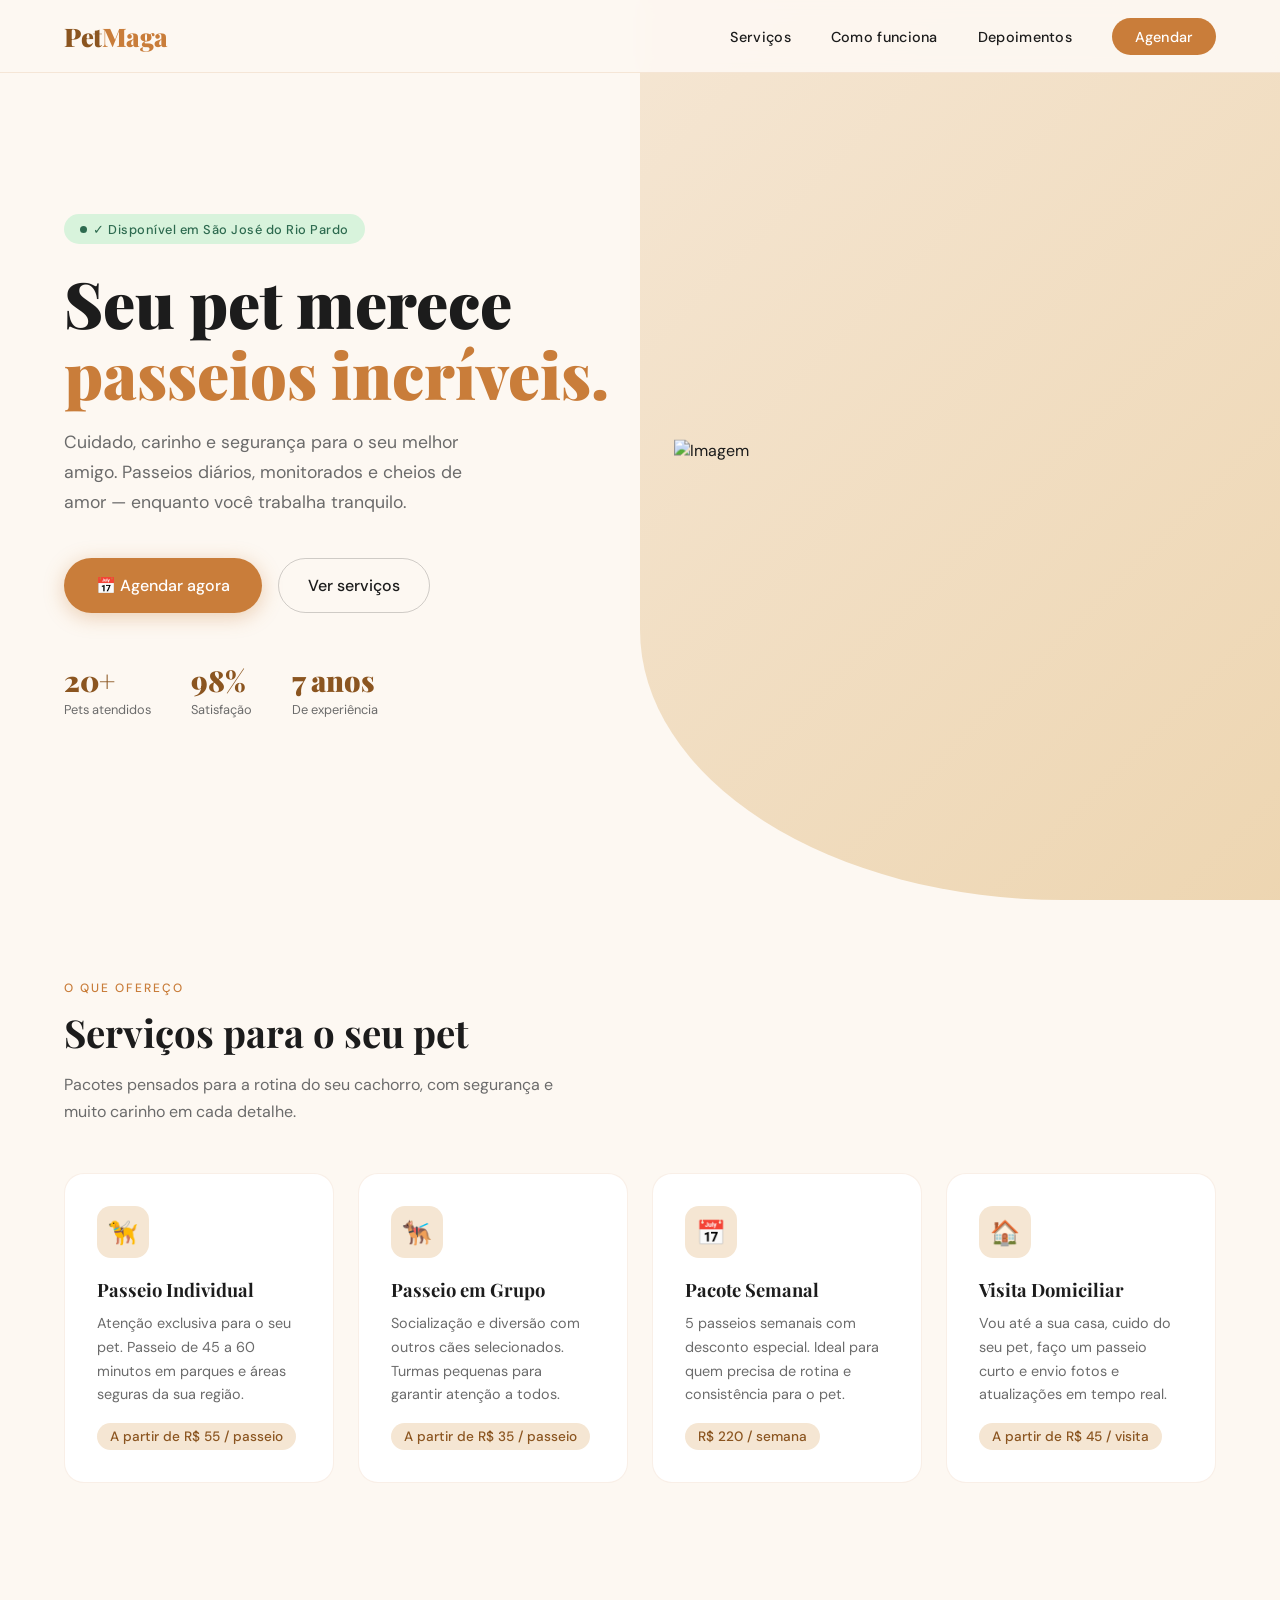
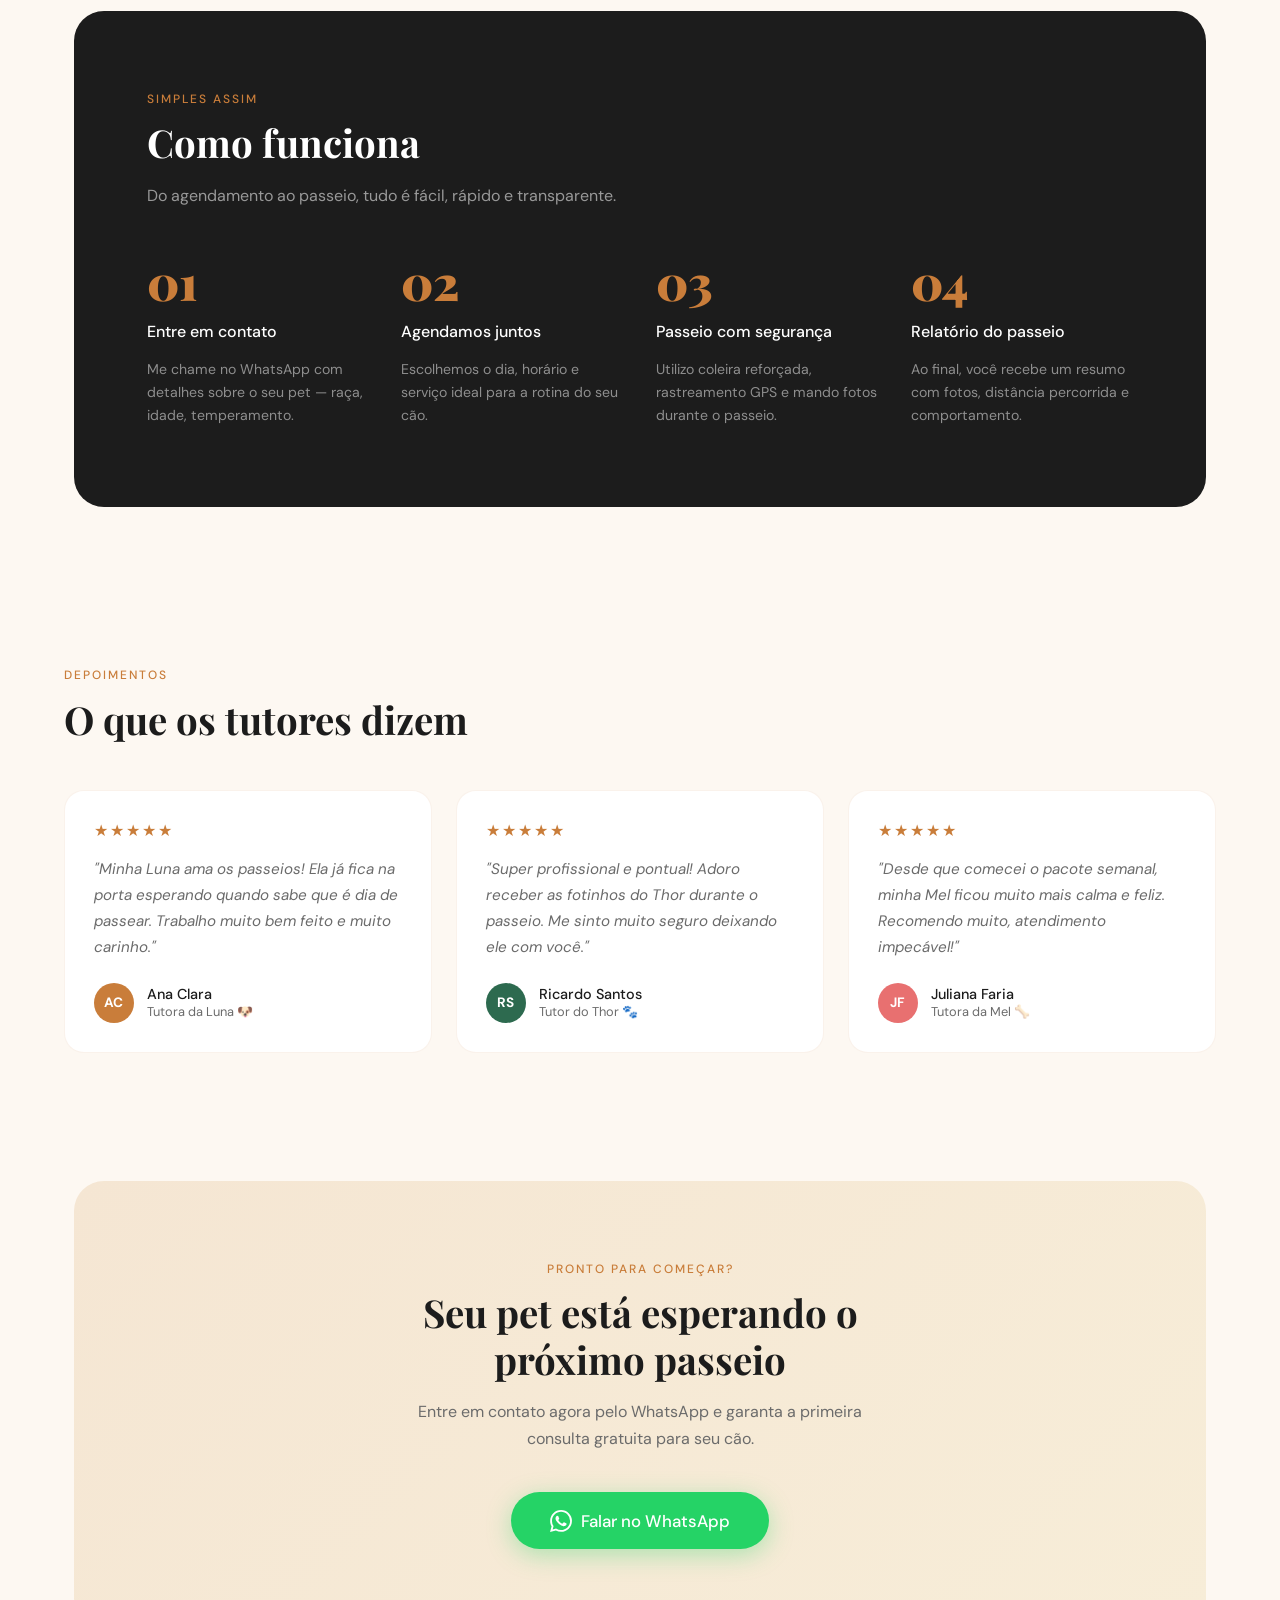
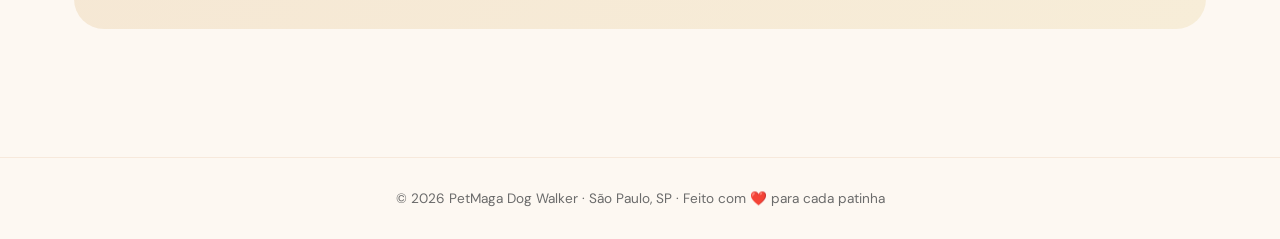
==== dogwalker/index.html @ 8c062d56 "Update index.html" ====
<!DOCTYPE html>
<html lang="pt-BR">
<head>
<meta charset="UTF-8">
<meta name="viewport" content="width=device-width, initial-scale=1.0">
<title>PetMaga — Dog Walker</title>
<link href="https://fonts.googleapis.com/css2?family=Playfair+Display:wght@700;900&family=DM+Sans:wght@300;400;500&display=swap" rel="stylesheet">
<style>
  *, *::before, *::after { box-sizing: border-box; margin: 0; padding: 0; }

  :root {
    --caramel: #C97D3A;
    --caramel-light: #F5E6D3;
    --caramel-dark: #8B5520;
    --green: #2D6A4F;
    --green-light: #D8F3DC;
    --cream: #FDF8F2;
    --dark: #1C1C1C;
    --gray: #6B6B6B;
    --white: #FFFFFF;
  }

  html { scroll-behavior: smooth; }

  body {
    font-family: 'DM Sans', sans-serif;
    background: var(--cream);
    color: var(--dark);
    overflow-x: hidden;
  }

  /* NAV */
  nav {
    position: fixed;
    top: 0; left: 0; right: 0;
    z-index: 100;
    display: flex;
    align-items: center;
    justify-content: space-between;
    padding: 1.2rem 5%;
    background: rgba(253, 248, 242, 0.92);
    backdrop-filter: blur(10px);
    border-bottom: 1px solid rgba(201, 125, 58, 0.15);
  }

  .logo {
    font-family: 'Playfair Display', serif;
    font-size: 1.6rem;
    font-weight: 900;
    color: var(--caramel-dark);
    letter-spacing: -0.5px;
  }

  .logo span { color: var(--caramel); }

  nav ul {
    list-style: none;
    display: flex;
    gap: 2.5rem;
  }

  nav a {
    text-decoration: none;
    color: var(--dark);
    font-size: 0.9rem;
    font-weight: 500;
    letter-spacing: 0.3px;
    transition: color 0.2s;
  }

  nav a:hover { color: var(--caramel); }

  .nav-cta {
    background: var(--caramel);
    color: var(--white) !important;
    padding: 0.6rem 1.4rem;
    border-radius: 50px;
    transition: background 0.2s, transform 0.2s !important;
  }

  .nav-cta:hover {
    background: var(--caramel-dark) !important;
    transform: translateY(-1px);
  }

  /* HERO */
  .hero {
    min-height: 100vh;
    display: flex;
    align-items: center;
    padding: 6rem 5% 4rem;
    position: relative;
    overflow: hidden;
  }

  .hero-bg {
    position: absolute;
    right: -5%;
    top: 0;
    width: 55%;
    height: 100%;
    background: linear-gradient(135deg, var(--caramel-light) 0%, #EDD5B0 100%);
    border-radius: 0 0 0 60% / 0 0 0 30%;
    z-index: 0;
  }

  .hero-content {
    position: relative;
    z-index: 1;
    max-width: 560px;
  }

  .badge {
    display: inline-flex;
    align-items: center;
    gap: 0.4rem;
    background: var(--green-light);
    color: var(--green);
    padding: 0.4rem 1rem;
    border-radius: 50px;
    font-size: 0.8rem;
    font-weight: 500;
    margin-bottom: 1.5rem;
    letter-spacing: 0.5px;
  }

  .badge::before {
    content: '';
    width: 7px; height: 7px;
    background: var(--green);
    border-radius: 50%;
  }

  .hero h1 {
    font-family: 'Playfair Display', serif;
    font-size: clamp(2.8rem, 5vw, 4.2rem);
    font-weight: 900;
    line-height: 1.1;
    color: var(--dark);
    margin-bottom: 1.2rem;
  }

  .hero h1 em {
    font-style: normal;
    color: var(--caramel);
    display: block;
  }

  .hero p {
    font-size: 1.1rem;
    color: var(--gray);
    line-height: 1.7;
    margin-bottom: 2.5rem;
    max-width: 420px;
  }

  .hero-buttons {
    display: flex;
    gap: 1rem;
    flex-wrap: wrap;
  }

  .btn-primary {
    background: var(--caramel);
    color: var(--white);
    padding: 1rem 2rem;
    border: none;
    border-radius: 50px;
    font-family: 'DM Sans', sans-serif;
    font-size: 1rem;
    font-weight: 500;
    cursor: pointer;
    text-decoration: none;
    display: inline-flex;
    align-items: center;
    gap: 0.5rem;
    transition: all 0.25s;
    box-shadow: 0 4px 20px rgba(201, 125, 58, 0.35);
  }

  .btn-primary:hover {
    background: var(--caramel-dark);
    transform: translateY(-2px);
    box-shadow: 0 8px 28px rgba(201, 125, 58, 0.45);
  }

  .btn-secondary {
    color: var(--dark);
    padding: 1rem 1.8rem;
    border: 1.5px solid rgba(28, 28, 28, 0.2);
    border-radius: 50px;
    font-family: 'DM Sans', sans-serif;
    font-size: 1rem;
    font-weight: 500;
    cursor: pointer;
    text-decoration: none;
    transition: all 0.25s;
  }

  .btn-secondary:hover {
    border-color: var(--caramel);
    color: var(--caramel);
  }

  .hero-dog {
   position: absolute;
   right: 3%;
   top: 50%;
   transform: translateY(-50%);
   width: 48%;
   z-index: 1;
   display: flex;
   justify-content: center;
 }

  .hero-dog svg { width: 100%; max-width: 520px; }

  .stats-row {
    display: flex;
    gap: 2.5rem;
    margin-top: 3rem;
  }

  .stat { text-align: left; }

  .stat-num {
    font-family: 'Playfair Display', serif;
    font-size: 1.8rem;
    font-weight: 900;
    color: var(--caramel-dark);
  }

  .stat-label {
    font-size: 0.8rem;
    color: var(--gray);
    font-weight: 400;
    margin-top: 0.1rem;
  }

  /* SECTION STYLES */
  section { padding: 5rem 5%; }

  .section-tag {
    font-size: 0.75rem;
    font-weight: 500;
    letter-spacing: 2px;
    text-transform: uppercase;
    color: var(--caramel);
    margin-bottom: 0.8rem;
  }

  .section-title {
    font-family: 'Playfair Display', serif;
    font-size: clamp(1.8rem, 3vw, 2.6rem);
    font-weight: 700;
    color: var(--dark);
    margin-bottom: 1rem;
    line-height: 1.2;
  }

  .section-sub {
    color: var(--gray);
    font-size: 1rem;
    line-height: 1.7;
    max-width: 500px;
  }

  /* SERVICES */
  .services-grid {
    display: grid;
    grid-template-columns: repeat(auto-fit, minmax(240px, 1fr));
    gap: 1.5rem;
    margin-top: 3rem;
  }

  .service-card {
    background: var(--white);
    border-radius: 20px;
    padding: 2rem;
    border: 1px solid rgba(201, 125, 58, 0.12);
    transition: all 0.3s;
    position: relative;
    overflow: hidden;
  }

  .service-card::before {
    content: '';
    position: absolute;
    top: 0; left: 0; right: 0;
    height: 3px;
    background: var(--caramel);
    transform: scaleX(0);
    transition: transform 0.3s;
    transform-origin: left;
  }

  .service-card:hover {
    transform: translateY(-5px);
    box-shadow: 0 16px 40px rgba(201, 125, 58, 0.12);
  }

  .service-card:hover::before { transform: scaleX(1); }

  .service-icon {
    width: 52px; height: 52px;
    background: var(--caramel-light);
    border-radius: 14px;
    display: flex;
    align-items: center;
    justify-content: center;
    margin-bottom: 1.2rem;
    font-size: 1.5rem;
  }

  .service-card h3 {
    font-family: 'Playfair Display', serif;
    font-size: 1.15rem;
    font-weight: 700;
    margin-bottom: 0.6rem;
    color: var(--dark);
  }

  .service-card p {
    font-size: 0.9rem;
    color: var(--gray);
    line-height: 1.65;
  }

  .price-tag {
    display: inline-block;
    margin-top: 1rem;
    font-weight: 500;
    font-size: 0.85rem;
    color: var(--caramel-dark);
    background: var(--caramel-light);
    padding: 0.3rem 0.8rem;
    border-radius: 50px;
  }

  /* HOW IT WORKS */
  .how-section {
    background: var(--dark);
    color: var(--white);
    border-radius: 30px;
    margin: 0 3%;
    padding: 5rem 6%;
  }

  .how-section .section-title { color: var(--white); }
  .how-section .section-sub { color: rgba(255,255,255,0.55); }

  .steps-grid {
    display: grid;
    grid-template-columns: repeat(auto-fit, minmax(200px, 1fr));
    gap: 2rem;
    margin-top: 3rem;
    position: relative;
  }

  .step {
    display: flex;
    flex-direction: column;
    gap: 1rem;
  }

  .step-num {
    font-family: 'Playfair Display', serif;
    font-size: 3rem;
    font-weight: 900;
    color: var(--caramel);
    line-height: 1;
  }

  .step h3 {
    font-size: 1rem;
    font-weight: 500;
    color: var(--white);
  }

  .step p {
    font-size: 0.88rem;
    color: rgba(255,255,255,0.5);
    line-height: 1.65;
  }

  /* DEPOIMENTOS */
  .testimonials-grid {
    display: grid;
    grid-template-columns: repeat(auto-fit, minmax(280px, 1fr));
    gap: 1.5rem;
    margin-top: 3rem;
  }

  .testimonial {
    background: var(--white);
    border-radius: 20px;
    padding: 1.8rem;
    border: 1px solid rgba(201, 125, 58, 0.1);
  }

  .stars { color: var(--caramel); font-size: 1rem; margin-bottom: 1rem; letter-spacing: 2px; }

  .testimonial p {
    font-size: 0.95rem;
    color: var(--gray);
    line-height: 1.7;
    margin-bottom: 1.4rem;
    font-style: italic;
  }

  .t-author {
    display: flex;
    align-items: center;
    gap: 0.8rem;
  }

  .avatar {
    width: 40px; height: 40px;
    border-radius: 50%;
    display: flex;
    align-items: center;
    justify-content: center;
    font-weight: 700;
    font-size: 0.85rem;
    color: var(--white);
  }

  .t-name { font-weight: 500; font-size: 0.9rem; }
  .t-dog { font-size: 0.8rem; color: var(--gray); }

  /* CTA */
  .cta-section {
    text-align: center;
    background: linear-gradient(135deg, var(--caramel-light) 0%, #F7EDD8 100%);
    border-radius: 30px;
    margin: 0 3% 3rem;
    padding: 5rem 5%;
  }

  .cta-section .section-title { max-width: 500px; margin: 0 auto 1rem; }
  .cta-section .section-sub { margin: 0 auto 2.5rem; text-align: center; }

  .whatsapp-btn {
    display: inline-flex;
    align-items: center;
    gap: 0.6rem;
    background: #25D366;
    color: var(--white);
    padding: 1.1rem 2.4rem;
    border-radius: 50px;
    font-size: 1.05rem;
    font-weight: 500;
    text-decoration: none;
    transition: all 0.25s;
    box-shadow: 0 6px 24px rgba(37, 211, 102, 0.35);
    font-family: 'DM Sans', sans-serif;
  }

  .whatsapp-btn:hover {
    background: #1EB856;
    transform: translateY(-2px);
    box-shadow: 0 10px 32px rgba(37, 211, 102, 0.45);
  }

  /* FOOTER */
  footer {
    text-align: center;
    padding: 2rem 5%;
    font-size: 0.85rem;
    color: var(--gray);
    border-top: 1px solid rgba(201, 125, 58, 0.12);
  }

  /* ANIMATIONS */
  @keyframes float {
    0%, 100% { transform: translateY(0); }
    50% { transform: translateY(-12px); }
  }

  .hero-dog svg { animation: float 4s ease-in-out infinite; }

  @keyframes fadeUp {
    from { opacity: 0; transform: translateY(30px); }
    to { opacity: 1; transform: translateY(0); }
  }

  .hero-content > * {
    animation: fadeUp 0.7s ease forwards;
    opacity: 0;
  }

  .hero-content > *:nth-child(1) { animation-delay: 0.1s; }
  .hero-content > *:nth-child(2) { animation-delay: 0.25s; }
  .hero-content > *:nth-child(3) { animation-delay: 0.4s; }
  .hero-content > *:nth-child(4) { animation-delay: 0.55s; }
  .hero-content > *:nth-child(5) { animation-delay: 0.7s; }

  /* RESPONSIVE */
  @media (max-width: 768px) {
    .hero-dog { display: none; }
    .hero-bg { width: 100%; border-radius: 0 0 50% 50% / 0 0 20% 20%; opacity: 0.4; }
    nav ul { display: none; }
    .stats-row { gap: 1.5rem; }
    .how-section { margin: 0; border-radius: 0; }
    .cta-section { margin: 0 0 2rem; border-radius: 20px; }
  }
</style>
</head>
<body>

<!-- NAV -->
<nav>
  <div class="logo">Pet<span>Maga</span></div>
  <ul>
    <li><a href="#servicos">Serviços</a></li>
    <li><a href="#como-funciona">Como funciona</a></li>
    <li><a href="#depoimentos">Depoimentos</a></li>
    <li><a href="#contato" class="nav-cta">Agendar</a></li>
  </ul>
</nav>

<!-- HERO -->
<section class="hero">
  <div class="hero-bg"></div>
  <div class="hero-content">
    <div class="badge">✓ Disponível em São José do Rio Pardo</div>
    <h1>
      Seu pet merece
      <em>passeios incríveis.</em>
    </h1>
    <p>Cuidado, carinho e segurança para o seu melhor amigo. Passeios diários, monitorados e cheios de amor — enquanto você trabalha tranquilo.</p>
    <div class="hero-buttons">
      <a href="https://wa.me/5511999999999?text=Olá! Gostaria de agendar um passeio para meu pet 🐾" class="btn-primary">
        📅 Agendar agora
      </a>
      <a href="#servicos" class="btn-secondary">Ver serviços</a>
    </div>
    <div class="stats-row">
      <div class="stat">
        <div class="stat-num">20+</div>
        <div class="stat-label">Pets atendidos</div>
      </div>
      <div class="stat">
        <div class="stat-num">98%</div>
        <div class="stat-label">Satisfação</div>
      </div>
      <div class="stat">
        <div class="stat-num">7 anos</div>
        <div class="stat-label">De experiência</div>
      </div>
    </div>
  </div>
 <div class="hero-dog">
  <img src="dogwalker/images/ok_Prancheta 1.png" alt="Imagem" style="width: 100%; max-width: 520px;">
</div>
 <!--
  <div class="hero-dog">
    <svg viewBox="0 0 420 500" xmlns="http://www.w3.org/2000/svg" fill="none">
      <!-- Body --> <!--
      <ellipse cx="210" cy="310" rx="110" ry="90" fill="#C97D3A"/>
      <!-- Head --> <!--
      <circle cx="210" cy="195" r="80" fill="#C97D3A"/>
      <!-- Ears --> <!--
      <ellipse cx="155" cy="145" rx="32" ry="45" fill="#8B5520" transform="rotate(-15 155 145)"/>
      <ellipse cx="265" cy="145" rx="32" ry="45" fill="#8B5520" transform="rotate(15 265 145)"/>
      <!-- Face --> <!--
      <ellipse cx="210" cy="215" rx="45" ry="35" fill="#F5E6D3"/>
      <!-- Eyes --> <!--
      <circle cx="188" cy="185" r="14" fill="white"/>
      <circle cx="232" cy="185" r="14" fill="white"/>
      <circle cx="191" cy="187" r="8" fill="#2D1B06"/>
      <circle cx="235" cy="187" r="8" fill="#2D1B06"/>
      <circle cx="193" cy="184" r="3" fill="white"/>
      <circle cx="237" cy="184" r="3" fill="white"/>
      <!-- Nose --> <!--
      <ellipse cx="210" cy="212" rx="12" ry="8" fill="#2D1B06"/>
      <!-- Mouth --> <!--
      <path d="M200 222 Q210 232 220 222" stroke="#2D1B06" stroke-width="2.5" stroke-linecap="round" fill="none"/>
      <!-- Tongue --> <!--
      <ellipse cx="210" cy="234" rx="10" ry="8" fill="#E87070"/>
      <!-- Legs --> <!--
      <rect x="148" y="370" width="34" height="75" rx="17" fill="#8B5520"/>
      <rect x="238" y="370" width="34" height="75" rx="17" fill="#8B5520"/>
      <rect x="130" y="355" width="30" height="55" rx="15" fill="#8B5520"/>
      <rect x="260" y="355" width="30" height="55" rx="15" fill="#8B5520"/>
      <!-- Tail --> <!--
      <path d="M310 295 Q365 240 345 190" stroke="#8B5520" stroke-width="22" stroke-linecap="round" fill="none"/>
      <!-- Collar --> <!--
      <rect x="165" y="262" width="90" height="18" rx="9" fill="#2D6A4F"/>
      <circle cx="210" cy="271" r="6" fill="#F5D87A"/>
      <!-- Paw details --> <!--
      <ellipse cx="165" cy="443" rx="17" ry="8" fill="#8B5520"/>
      <ellipse cx="255" cy="443" rx="17" ry="8" fill="#8B5520"/>
      <!-- Leash --> <!--
      <path d="M210 271 Q350 300 380 420" stroke="#2D6A4F" stroke-width="4" stroke-linecap="round" fill="none" stroke-dasharray="0"/>
    </svg>
  </div>
 -->
</section>

<!-- SERVICES -->
<section id="servicos">
  <div class="section-tag">O que ofereço</div>
  <div class="section-title">Serviços para o seu pet</div>
  <p class="section-sub">Pacotes pensados para a rotina do seu cachorro, com segurança e muito carinho em cada detalhe.</p>
  <div class="services-grid">
    <div class="service-card">
      <div class="service-icon">🦮</div>
      <h3>Passeio Individual</h3>
      <p>Atenção exclusiva para o seu pet. Passeio de 45 a 60 minutos em parques e áreas seguras da sua região.</p>
      <span class="price-tag">A partir de R$ 55 / passeio</span>
    </div>
    <div class="service-card">
      <div class="service-icon">🐕‍🦺</div>
      <h3>Passeio em Grupo</h3>
      <p>Socialização e diversão com outros cães selecionados. Turmas pequenas para garantir atenção a todos.</p>
      <span class="price-tag">A partir de R$ 35 / passeio</span>
    </div>
    <div class="service-card">
      <div class="service-icon">📅</div>
      <h3>Pacote Semanal</h3>
      <p>5 passeios semanais com desconto especial. Ideal para quem precisa de rotina e consistência para o pet.</p>
      <span class="price-tag">R$ 220 / semana</span>
    </div>
    <div class="service-card">
      <div class="service-icon">🏠</div>
      <h3>Visita Domiciliar</h3>
      <p>Vou até a sua casa, cuido do seu pet, faço um passeio curto e envio fotos e atualizações em tempo real.</p>
      <span class="price-tag">A partir de R$ 45 / visita</span>
    </div>
  </div>
</section>

<!-- HOW IT WORKS -->
<section id="como-funciona" style="padding: 3rem 3% 5rem;">
  <div class="how-section">
    <div class="section-tag" style="color: var(--caramel);">Simples assim</div>
    <div class="section-title">Como funciona</div>
    <p class="section-sub">Do agendamento ao passeio, tudo é fácil, rápido e transparente.</p>
    <div class="steps-grid">
      <div class="step">
        <div class="step-num">01</div>
        <h3>Entre em contato</h3>
        <p>Me chame no WhatsApp com detalhes sobre o seu pet — raça, idade, temperamento.</p>
      </div>
      <div class="step">
        <div class="step-num">02</div>
        <h3>Agendamos juntos</h3>
        <p>Escolhemos o dia, horário e serviço ideal para a rotina do seu cão.</p>
      </div>
      <div class="step">
        <div class="step-num">03</div>
        <h3>Passeio com segurança</h3>
        <p>Utilizo coleira reforçada, rastreamento GPS e mando fotos durante o passeio.</p>
      </div>
      <div class="step">
        <div class="step-num">04</div>
        <h3>Relatório do passeio</h3>
        <p>Ao final, você recebe um resumo com fotos, distância percorrida e comportamento.</p>
      </div>
    </div>
  </div>
</section>

<!-- TESTIMONIALS -->
<section id="depoimentos">
  <div class="section-tag">Depoimentos</div>
  <div class="section-title">O que os tutores dizem</div>
  <div class="testimonials-grid">
    <div class="testimonial">
      <div class="stars">★★★★★</div>
      <p>"Minha Luna ama os passeios! Ela já fica na porta esperando quando sabe que é dia de passear. Trabalho muito bem feito e muito carinho."</p>
      <div class="t-author">
        <div class="avatar" style="background: var(--caramel);">AC</div>
        <div>
          <div class="t-name">Ana Clara</div>
          <div class="t-dog">Tutora da Luna 🐶</div>
        </div>
      </div>
    </div>
    <div class="testimonial">
      <div class="stars">★★★★★</div>
      <p>"Super profissional e pontual! Adoro receber as fotinhos do Thor durante o passeio. Me sinto muito seguro deixando ele com você."</p>
      <div class="t-author">
        <div class="avatar" style="background: var(--green);">RS</div>
        <div>
          <div class="t-name">Ricardo Santos</div>
          <div class="t-dog">Tutor do Thor 🐾</div>
        </div>
      </div>
    </div>
    <div class="testimonial">
      <div class="stars">★★★★★</div>
      <p>"Desde que comecei o pacote semanal, minha Mel ficou muito mais calma e feliz. Recomendo muito, atendimento impecável!"</p>
      <div class="t-author">
        <div class="avatar" style="background: #E87070;">JF</div>
        <div>
          <div class="t-name">Juliana Faria</div>
          <div class="t-dog">Tutora da Mel 🦴</div>
        </div>
      </div>
    </div>
  </div>
</section>

<!-- CTA -->
<section id="contato" style="padding: 3rem 3% 5rem;">
  <div class="cta-section">
    <div class="section-tag">Pronto para começar?</div>
    <div class="section-title">Seu pet está esperando o próximo passeio</div>
    <p class="section-sub">Entre em contato agora pelo WhatsApp e garanta a primeira consulta gratuita para seu cão.</p>
    <a href="https://wa.me/5511919674733?text=Olá! Vim pelo site PetMaga e gostaria de saber mais sobre os passeios 🐾" class="whatsapp-btn">
      <svg width="22" height="22" viewBox="0 0 24 24" fill="white"><path d="M17.472 14.382c-.297-.149-1.758-.867-2.03-.967-.273-.099-.471-.148-.67.15-.197.297-.767.966-.94 1.164-.173.199-.347.223-.644.075-.297-.15-1.255-.463-2.39-1.475-.883-.788-1.48-1.761-1.653-2.059-.173-.297-.018-.458.13-.606.134-.133.298-.347.446-.52.149-.174.198-.298.298-.497.099-.198.05-.371-.025-.52-.075-.149-.669-1.612-.916-2.207-.242-.579-.487-.5-.669-.51-.173-.008-.371-.01-.57-.01-.198 0-.52.074-.792.372-.272.297-1.04 1.016-1.04 2.479 0 1.462 1.065 2.875 1.213 3.074.149.198 2.096 3.2 5.077 4.487.709.306 1.262.489 1.694.625.712.227 1.36.195 1.871.118.571-.085 1.758-.719 2.006-1.413.248-.694.248-1.289.173-1.413-.074-.124-.272-.198-.57-.347m-5.421 7.403h-.004a9.87 9.87 0 01-5.031-1.378l-.361-.214-3.741.982.998-3.648-.235-.374a9.86 9.86 0 01-1.51-5.26c.001-5.45 4.436-9.884 9.888-9.884 2.64 0 5.122 1.03 6.988 2.898a9.825 9.825 0 012.893 6.994c-.003 5.45-4.437 9.884-9.885 9.884m8.413-18.297A11.815 11.815 0 0012.05 0C5.495 0 .16 5.335.157 11.892c0 2.096.547 4.142 1.588 5.945L.057 24l6.305-1.654a11.882 11.882 0 005.683 1.448h.005c6.554 0 11.89-5.335 11.893-11.893a11.821 11.821 0 00-3.48-8.413z"/></svg>
      Falar no WhatsApp
    </a>
  </div>
</section>

<!-- FOOTER -->
<footer>
  <p>© 2026 PetMaga Dog Walker · São Paulo, SP · Feito com ❤️ para cada patinha</p>
</footer>

</body>
</html>
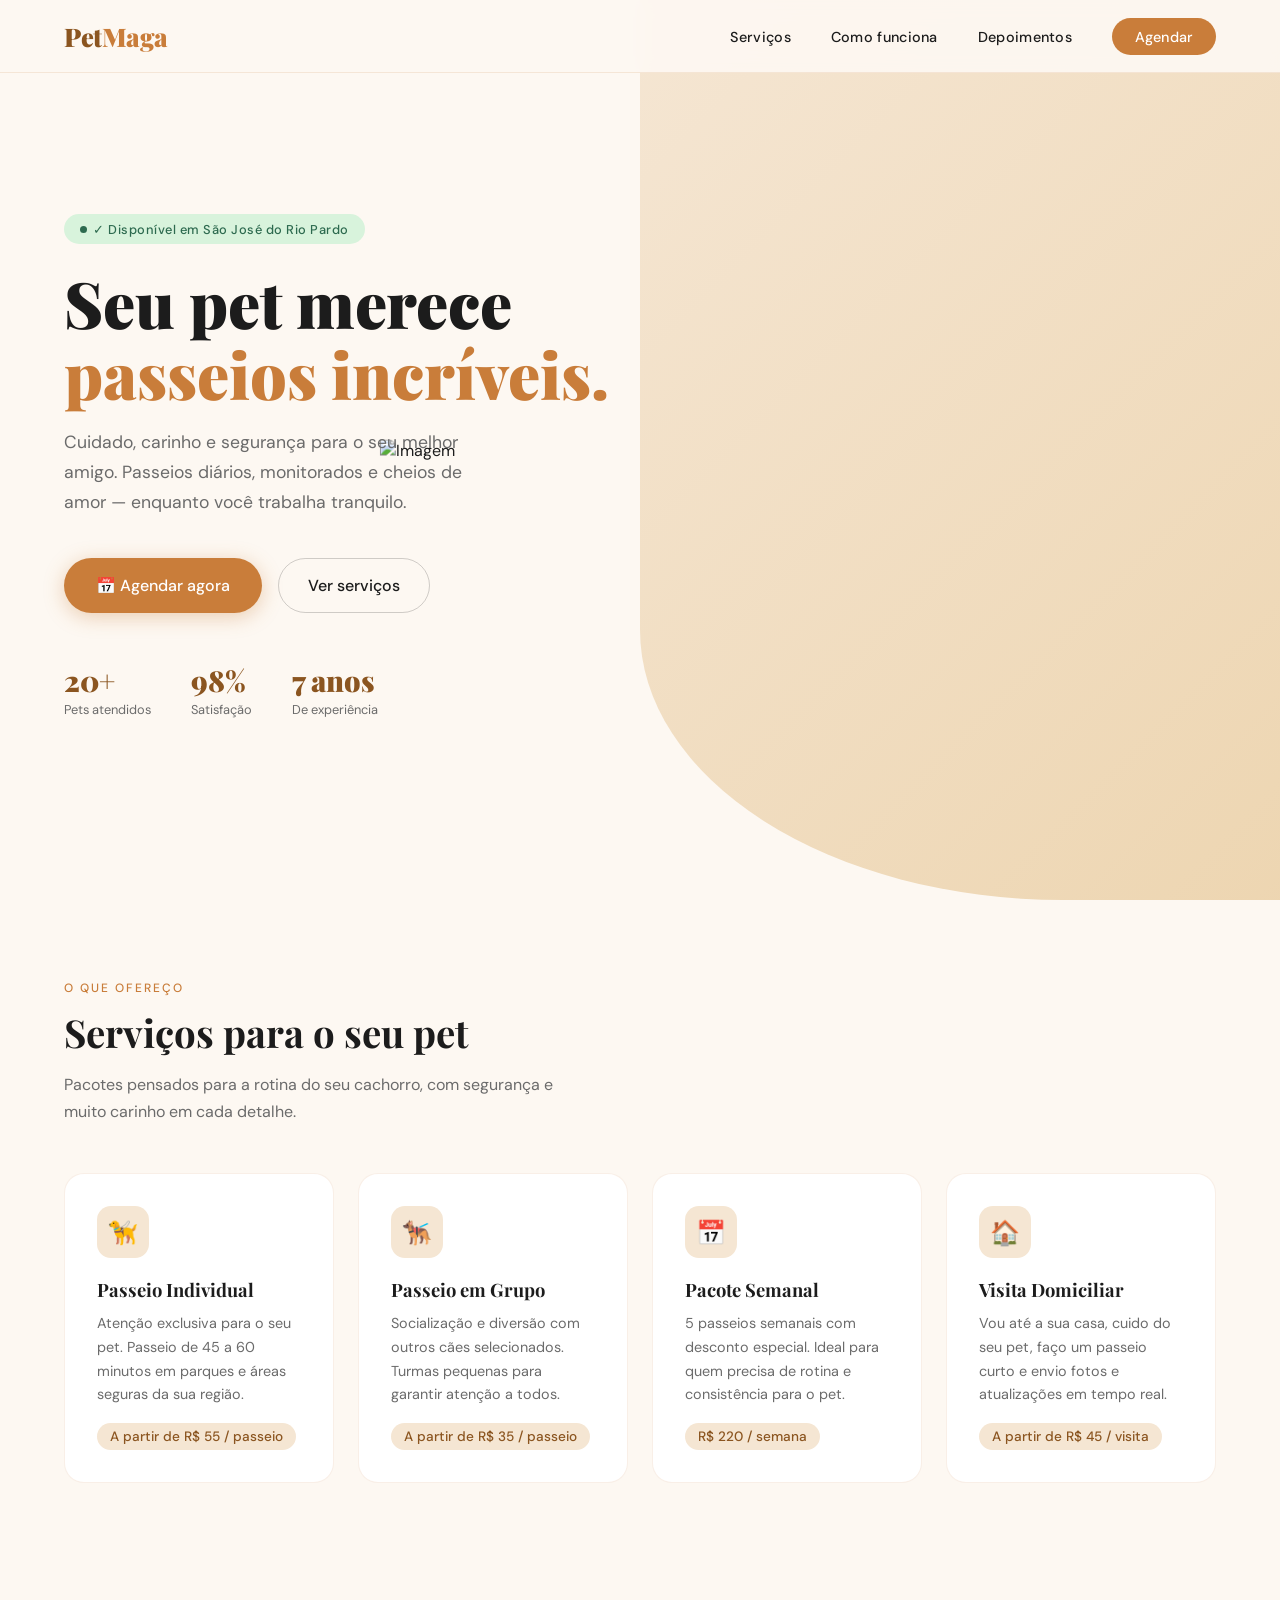
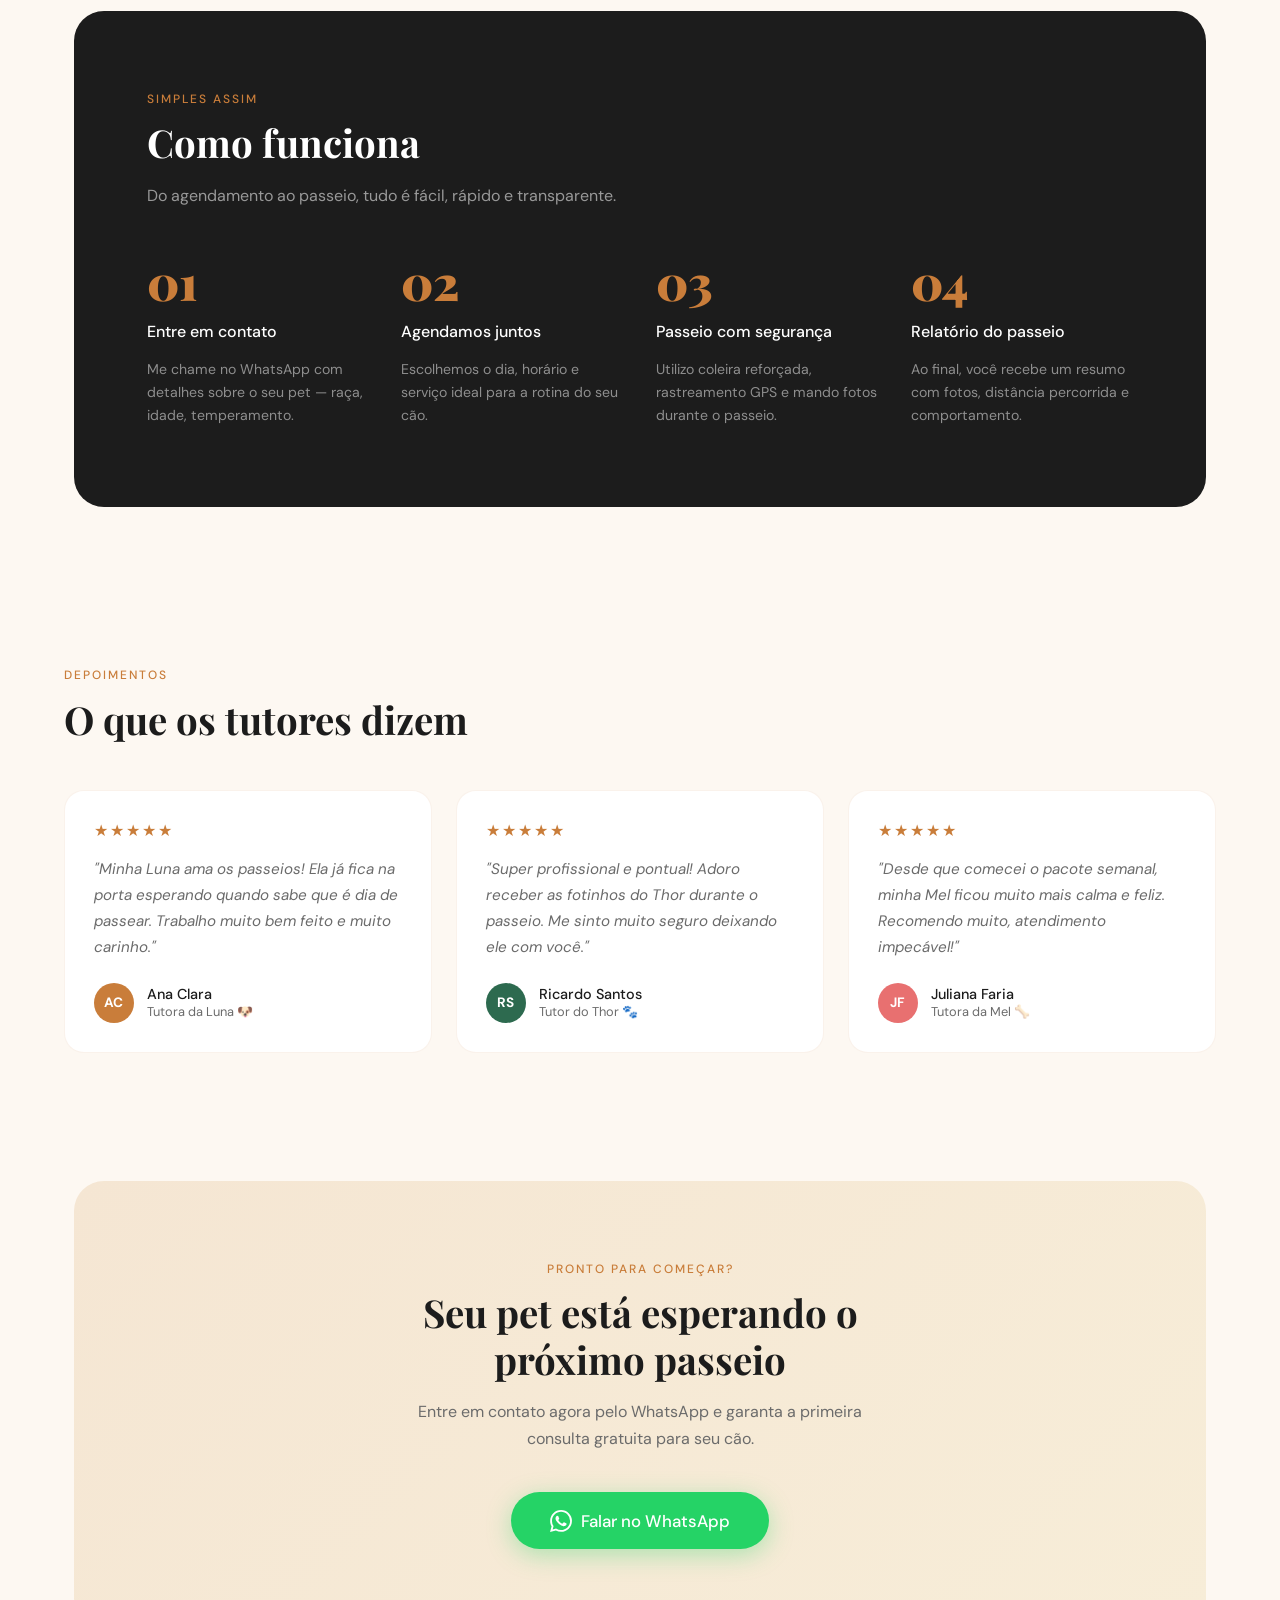
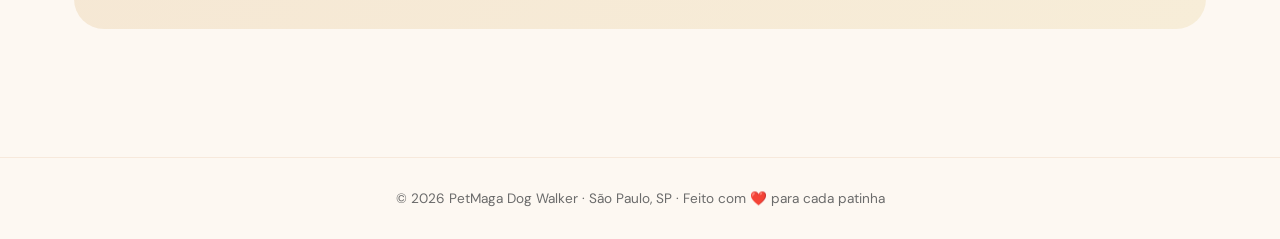
==== commit e545e1c1: "Update hero-dog positioning in index.html" ====
--- a/dogwalker/index.html
+++ b/dogwalker/index.html
@@ -202,13 +202,12 @@
     color: var(--caramel);
   }
 
-  .hero-dog {
+ .hero-dog {
    position: absolute;
-   right: 3%;
+   left: 50%;
    top: 50%;
-   transform: translateY(-50%);
+   transform: translate(-50%, -50%);
    width: 48%;
-   z-index: 1;
    display: flex;
    justify-content: center;
  }
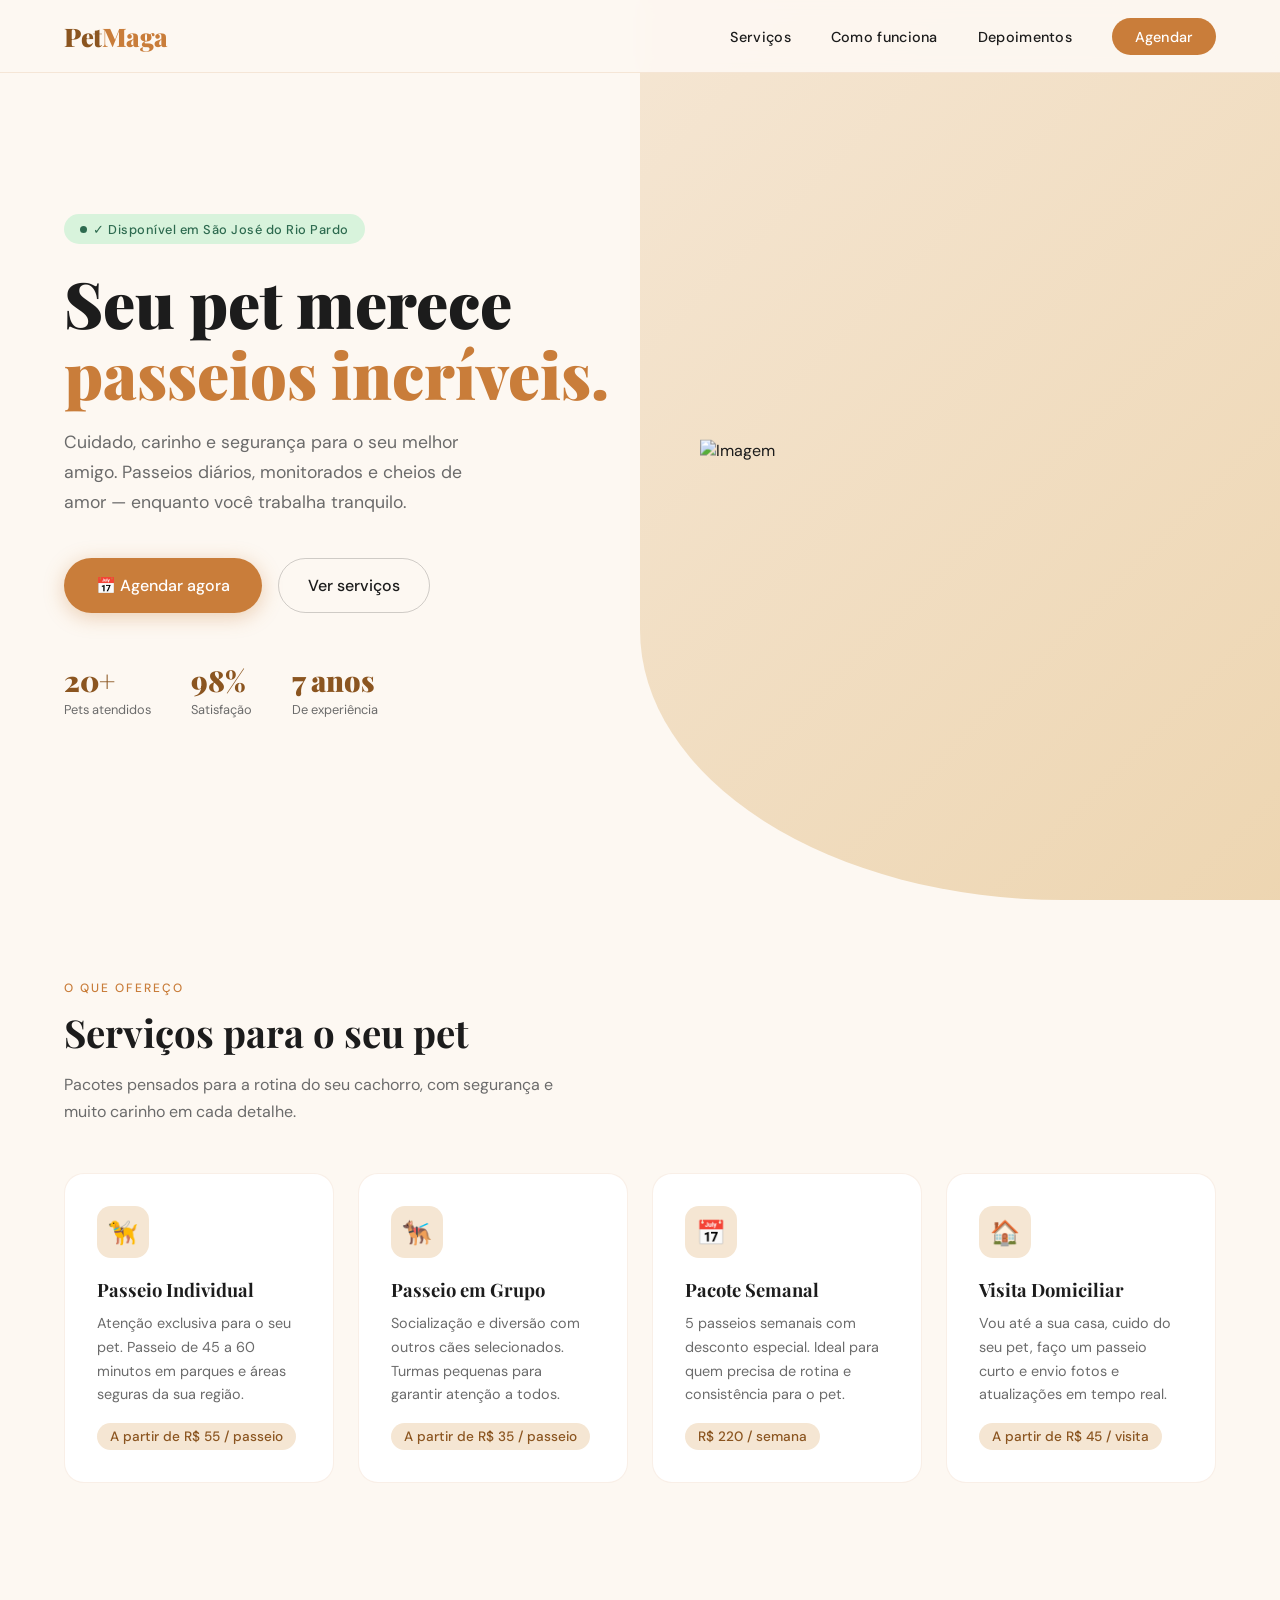
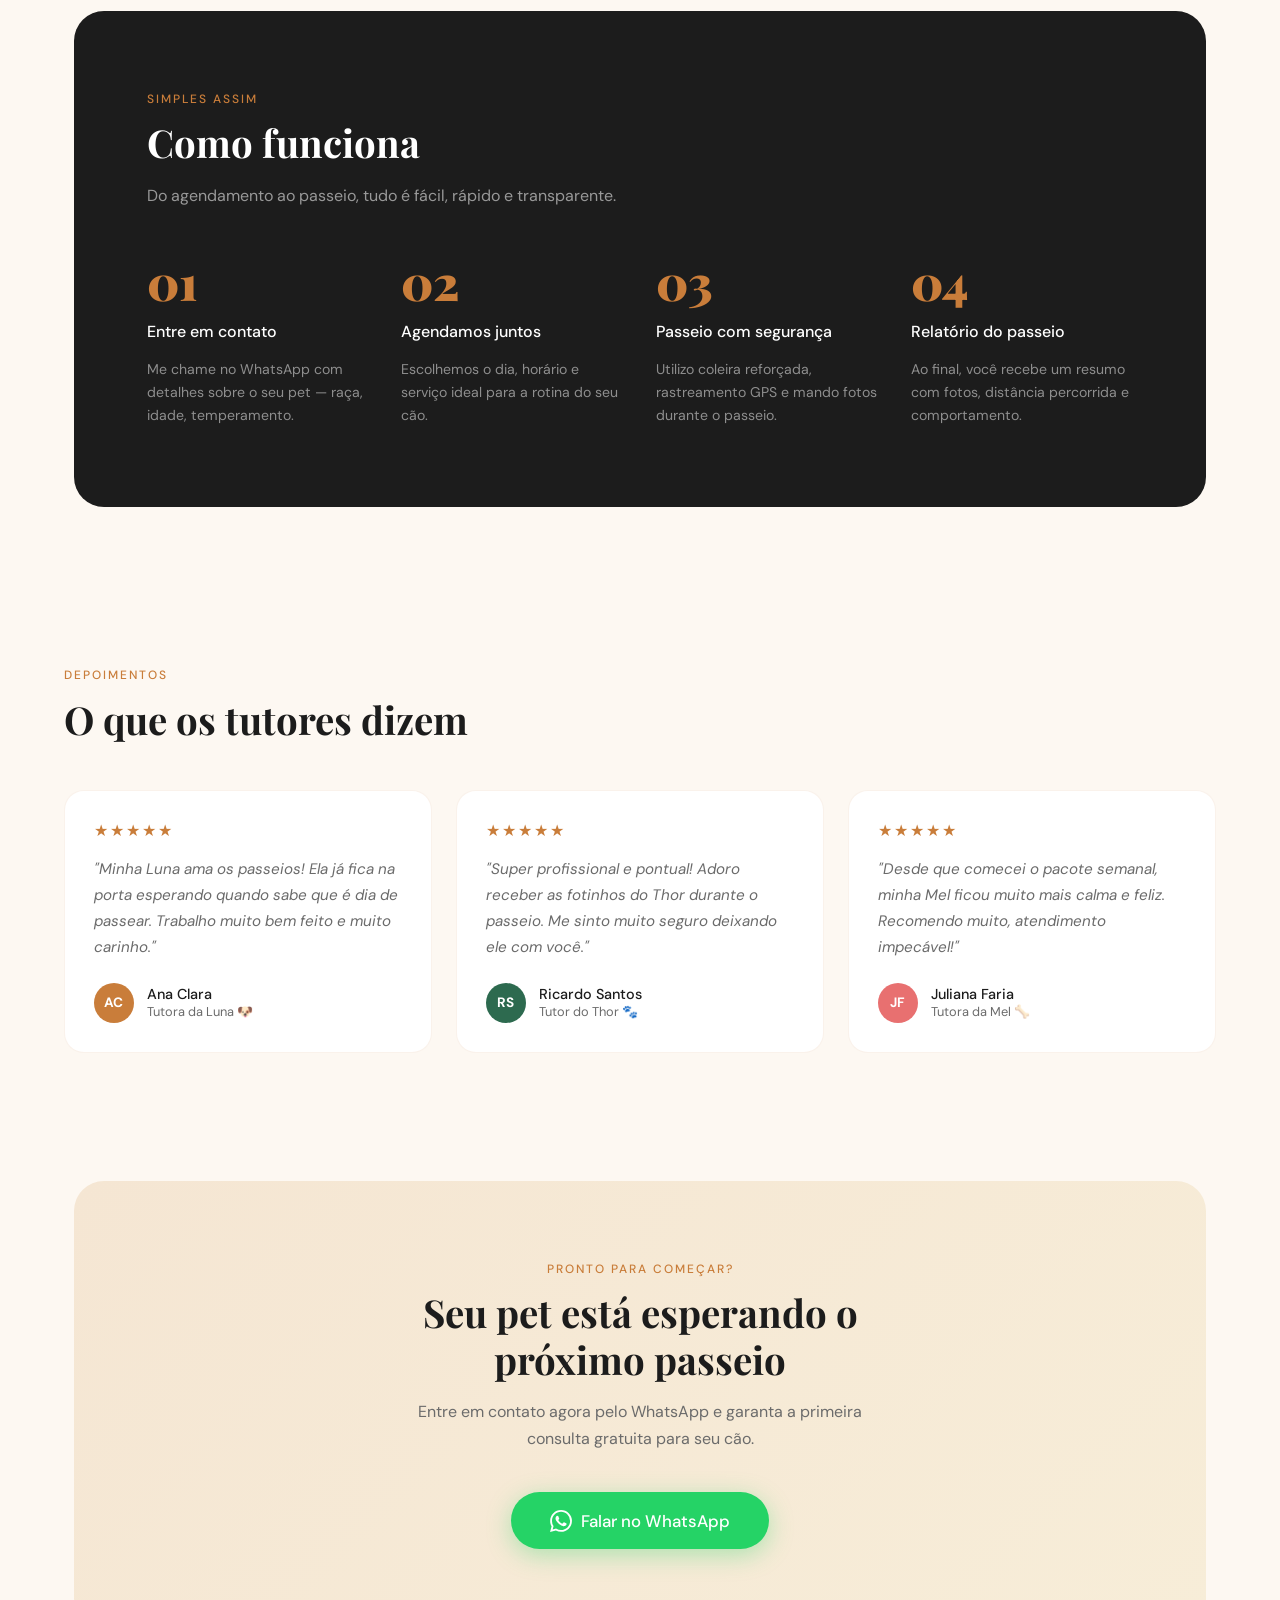
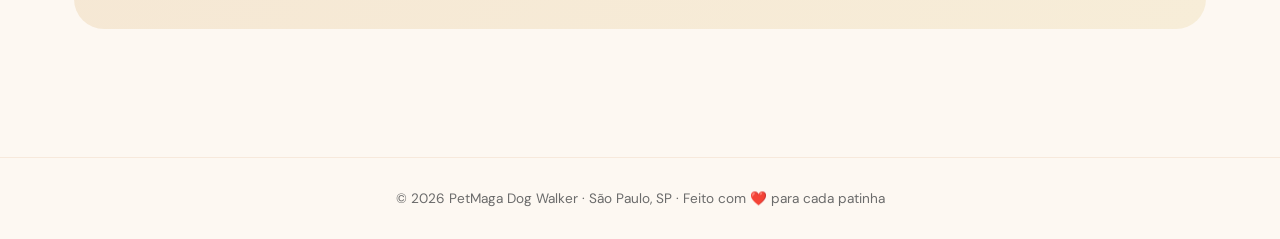
==== commit ea1b174c: "Adjust hero-dog positioning and width" ====
--- a/dogwalker/index.html
+++ b/dogwalker/index.html
@@ -204,10 +204,10 @@
 
  .hero-dog {
    position: absolute;
-   left: 50%;
+   right: 0;
    top: 50%;
-   transform: translate(-50%, -50%);
-   width: 48%;
+   transform: translateY(-50%);
+   width: 50%;
    display: flex;
    justify-content: center;
  }
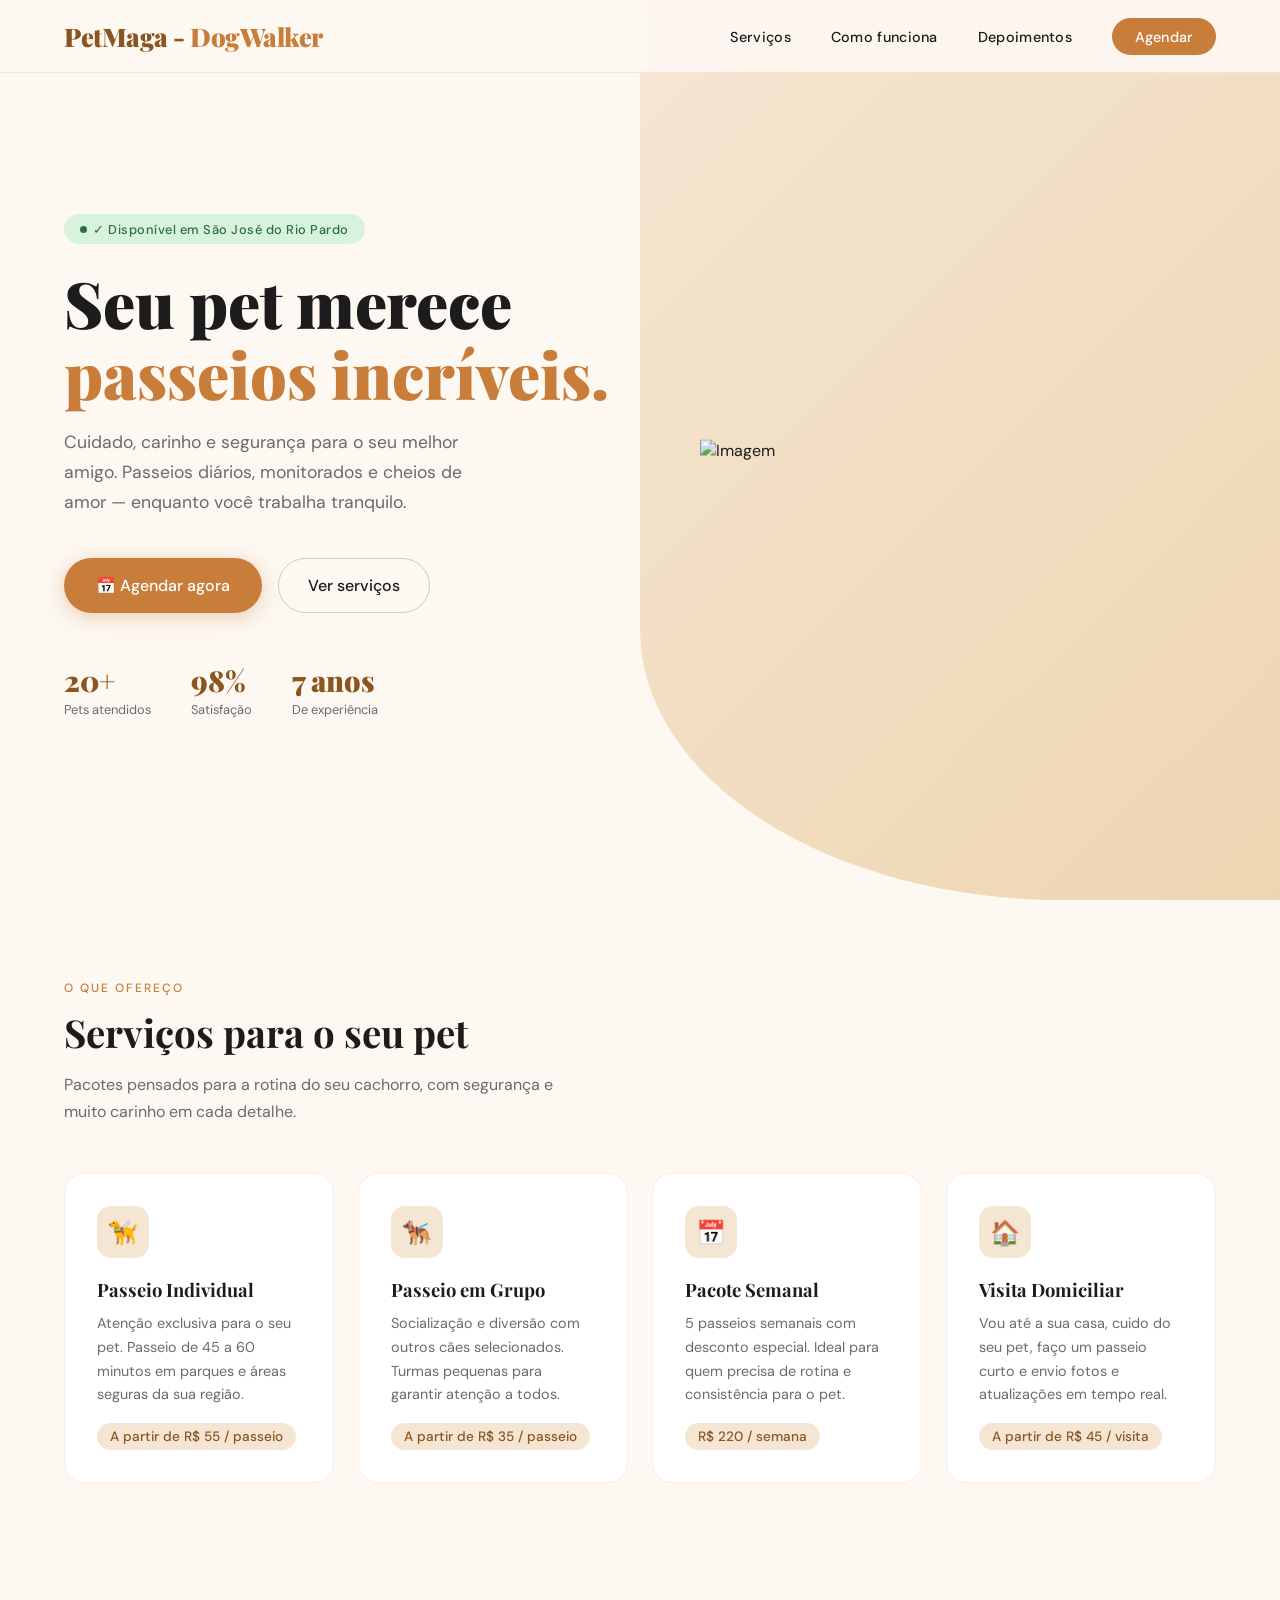
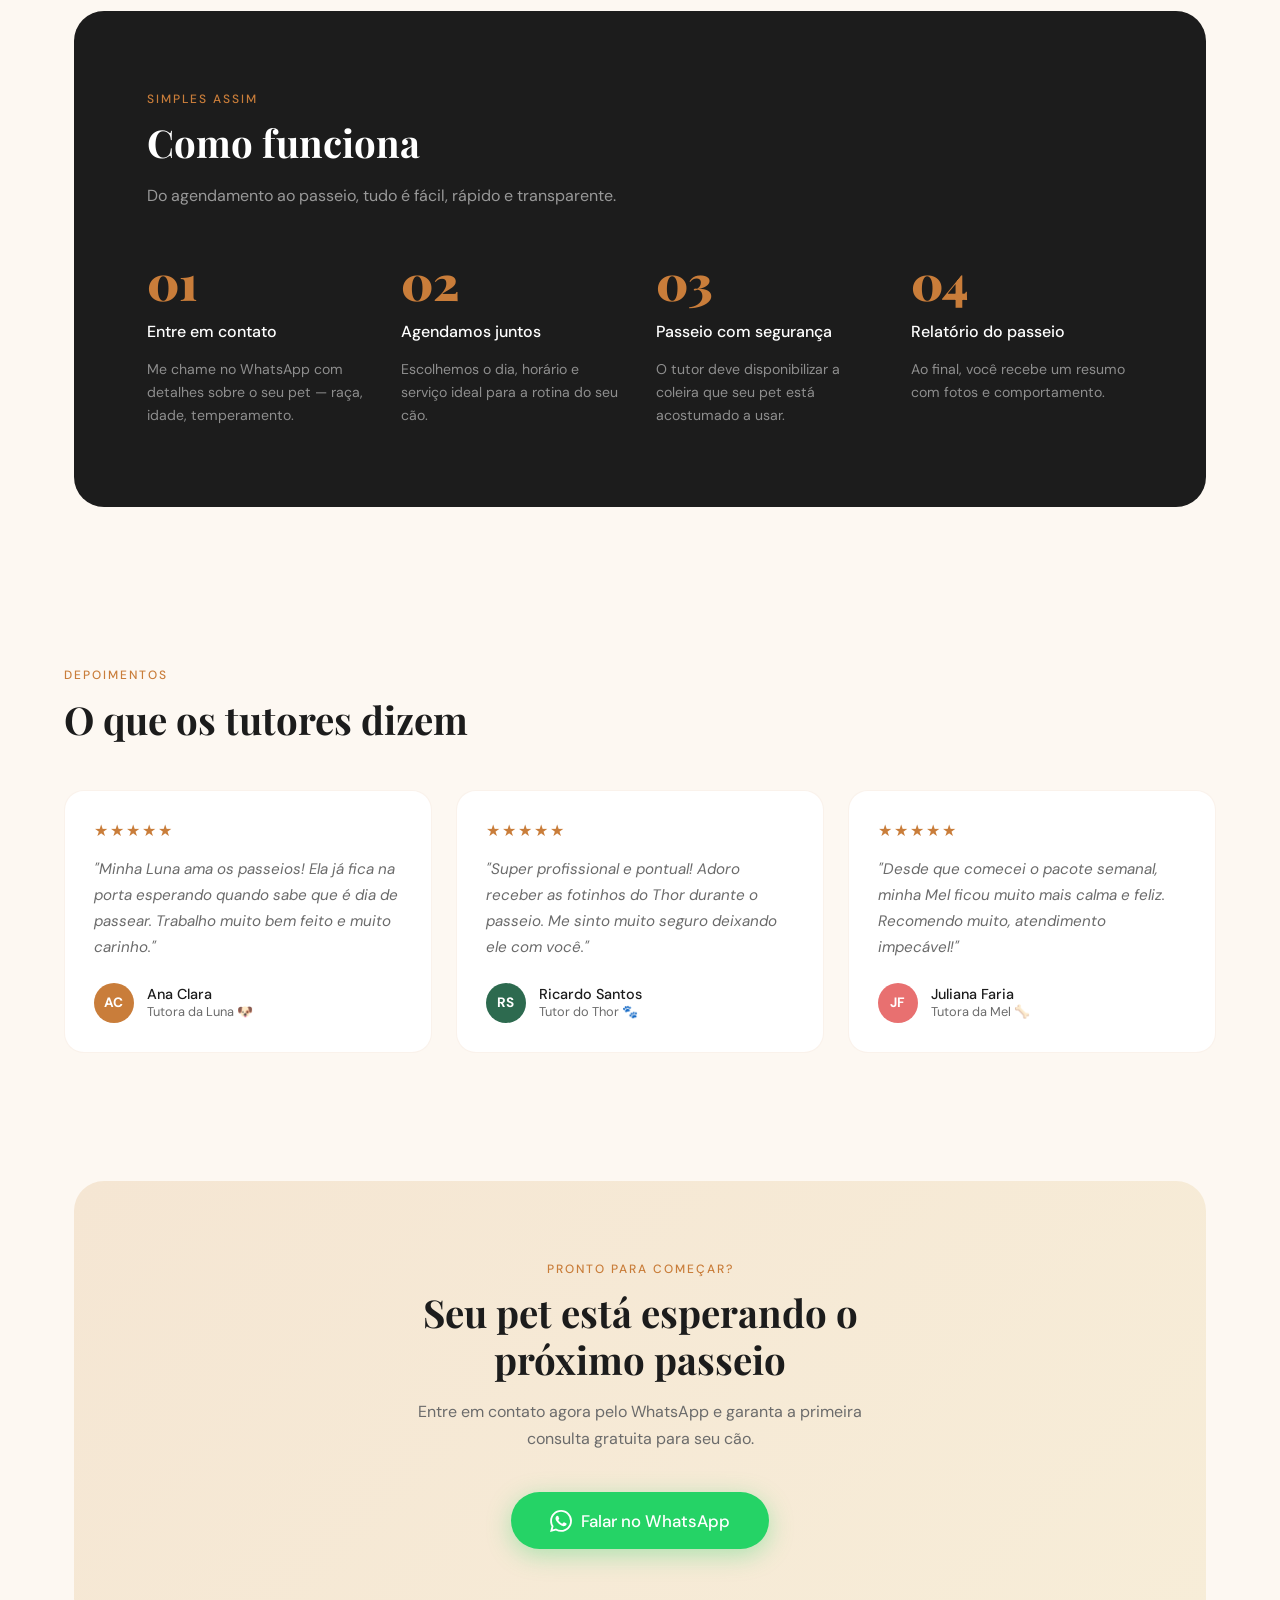
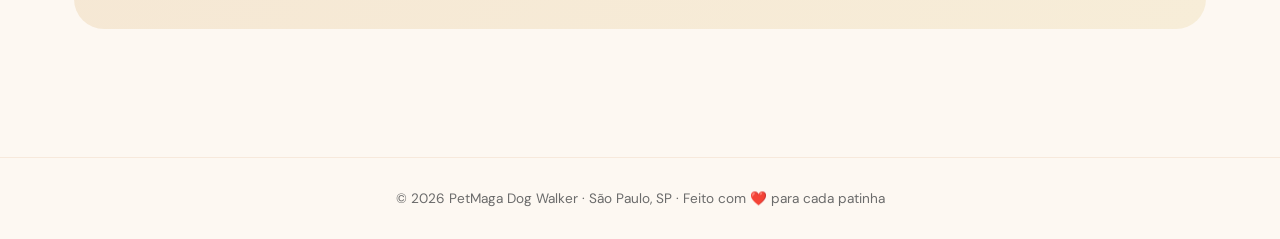
==== commit d979e0fb: "Update logo and service descriptions in index.html" ====
--- a/dogwalker/index.html
+++ b/dogwalker/index.html
@@ -509,7 +509,7 @@
 
 <!-- NAV -->
 <nav>
-  <div class="logo">Pet<span>Maga</span></div>
+  <div class="logo">PetMaga - <span>DogWalker</span></div>
   <ul>
     <li><a href="#servicos">Serviços</a></li>
     <li><a href="#como-funciona">Como funciona</a></li>
@@ -529,7 +529,7 @@
     </h1>
     <p>Cuidado, carinho e segurança para o seu melhor amigo. Passeios diários, monitorados e cheios de amor — enquanto você trabalha tranquilo.</p>
     <div class="hero-buttons">
-      <a href="https://wa.me/5511999999999?text=Olá! Gostaria de agendar um passeio para meu pet 🐾" class="btn-primary">
+      <a href="https://wa.me/5511919674733?text=Olá! Gostaria de agendar um passeio para meu pet 🐾" class="btn-primary">
         📅 Agendar agora
       </a>
       <a href="#servicos" class="btn-secondary">Ver serviços</a>
@@ -550,7 +550,7 @@
     </div>
   </div>
  <div class="hero-dog">
-  <img src="dogwalker/images/ok_Prancheta 1.png" alt="Imagem" style="width: 100%; max-width: 520px;">
+  <img src="dogwalker/images/nova.png" alt="Imagem" style="width: 100%; max-width: 520px;">
 </div>
  <!--
   <div class="hero-dog">
@@ -650,12 +650,12 @@
       <div class="step">
         <div class="step-num">03</div>
         <h3>Passeio com segurança</h3>
-        <p>Utilizo coleira reforçada, rastreamento GPS e mando fotos durante o passeio.</p>
+        <p>O tutor deve disponibilizar a coleira que seu pet está acostumado a usar.</p>
       </div>
       <div class="step">
         <div class="step-num">04</div>
         <h3>Relatório do passeio</h3>
-        <p>Ao final, você recebe um resumo com fotos, distância percorrida e comportamento.</p>
+        <p>Ao final, você recebe um resumo com fotos e comportamento.</p>
       </div>
     </div>
   </div>
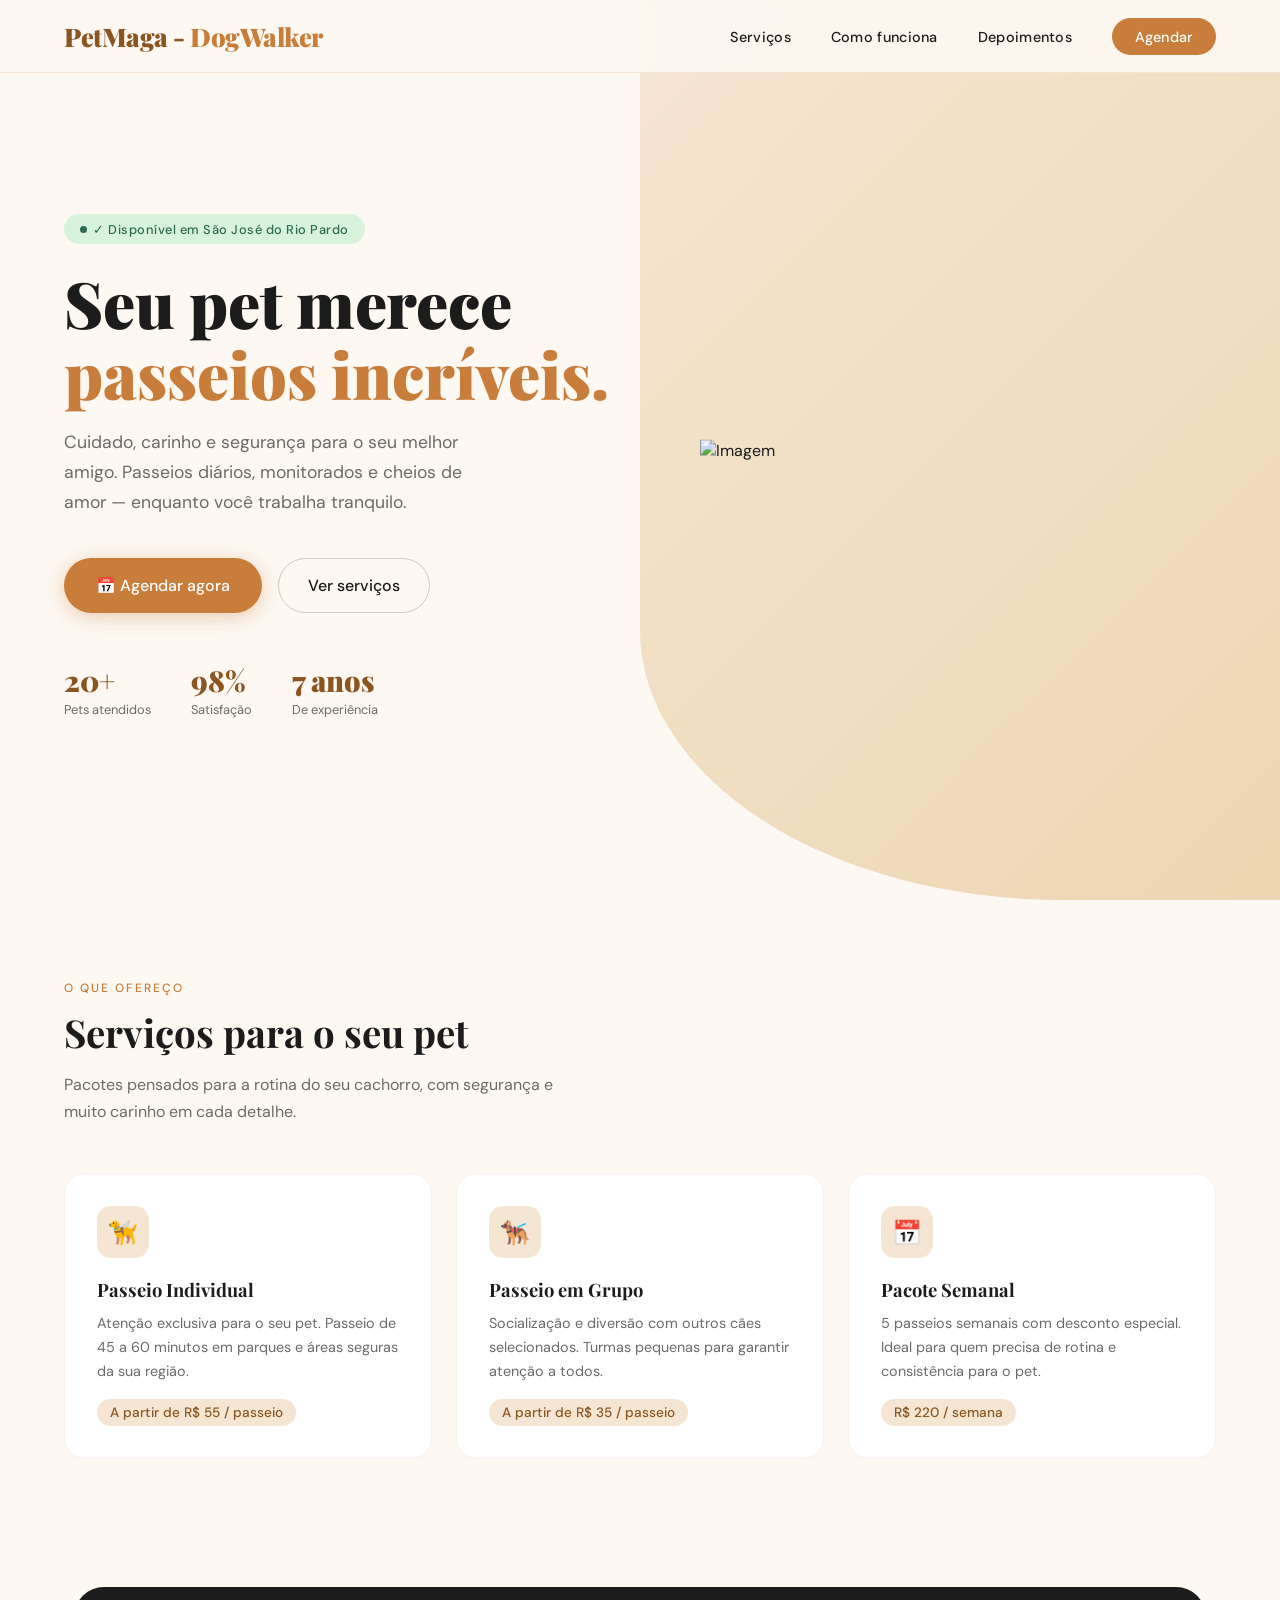
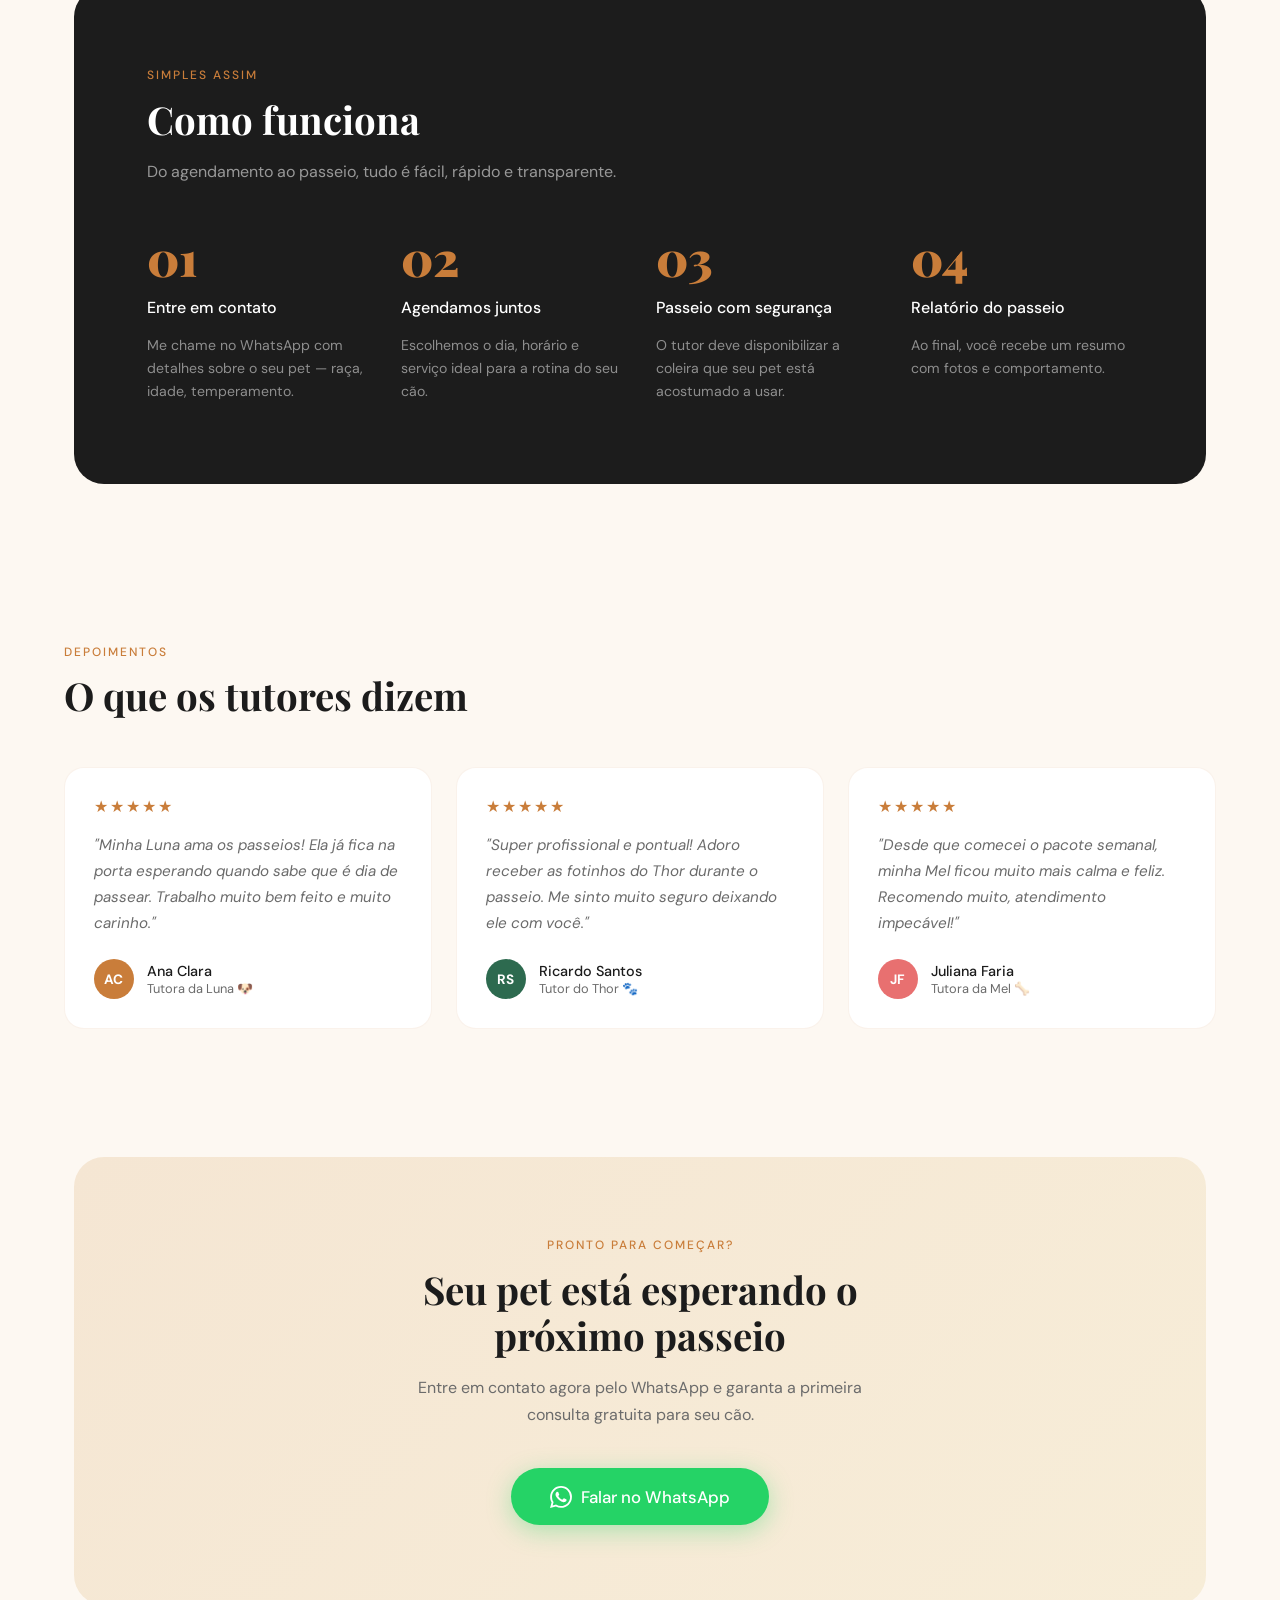
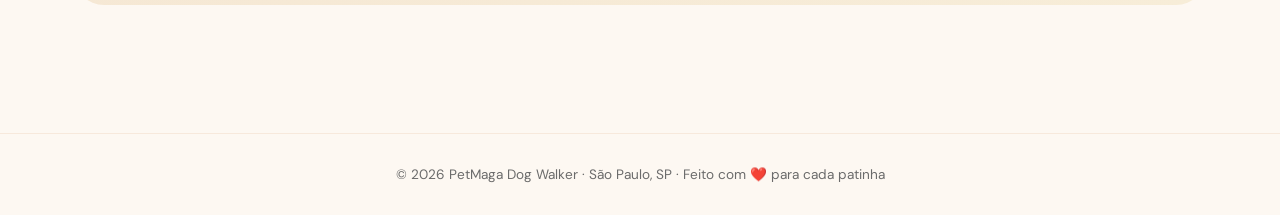
==== commit 37215d32: "Update index.html" ====
--- a/dogwalker/index.html
+++ b/dogwalker/index.html
@@ -621,12 +621,14 @@
       <p>5 passeios semanais com desconto especial. Ideal para quem precisa de rotina e consistência para o pet.</p>
       <span class="price-tag">R$ 220 / semana</span>
     </div>
+   <!--
     <div class="service-card">
       <div class="service-icon">🏠</div>
-      <h3>Visita Domiciliar</h3>
-      <p>Vou até a sua casa, cuido do seu pet, faço um passeio curto e envio fotos e atualizações em tempo real.</p>
+      <h3>Demais Serviços</h3>
+      <p>Também tenho serviço de petsitter</p>
       <span class="price-tag">A partir de R$ 45 / visita</span>
     </div>
+   -->
   </div>
 </section>
 
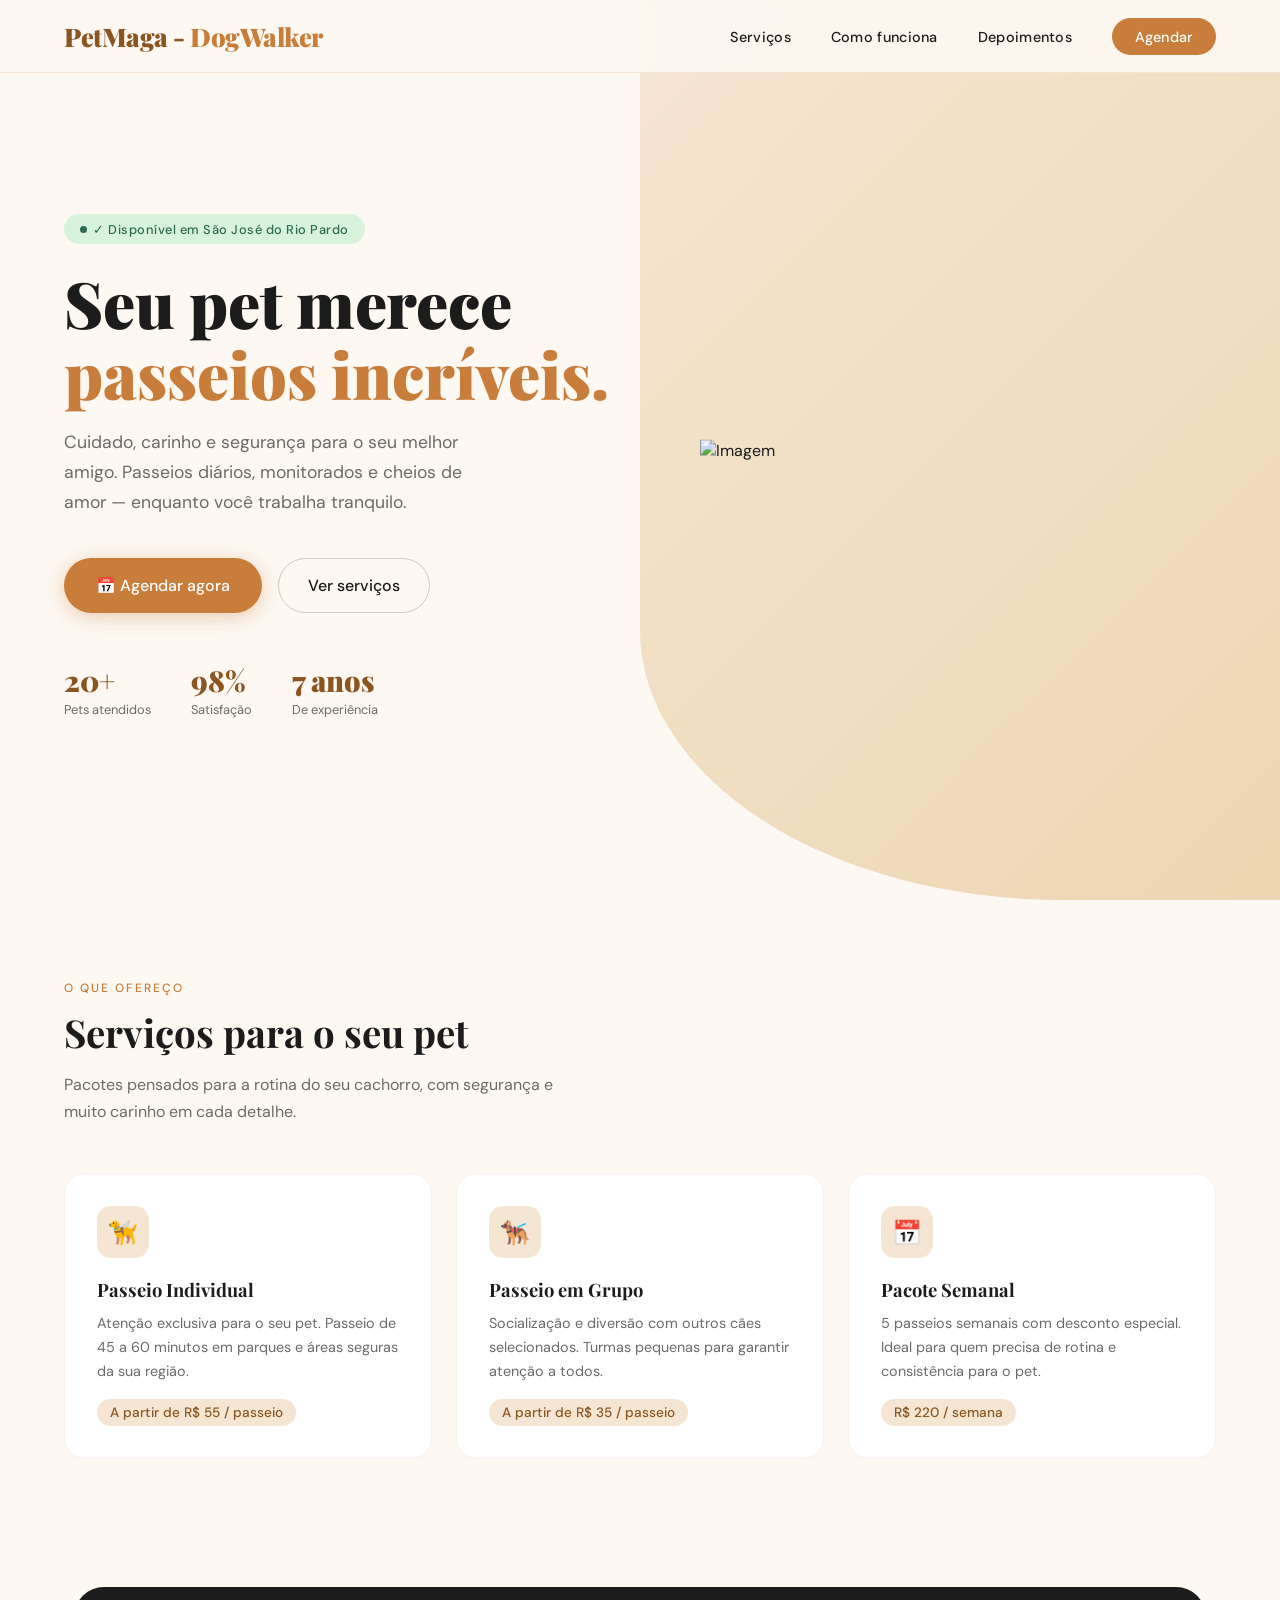
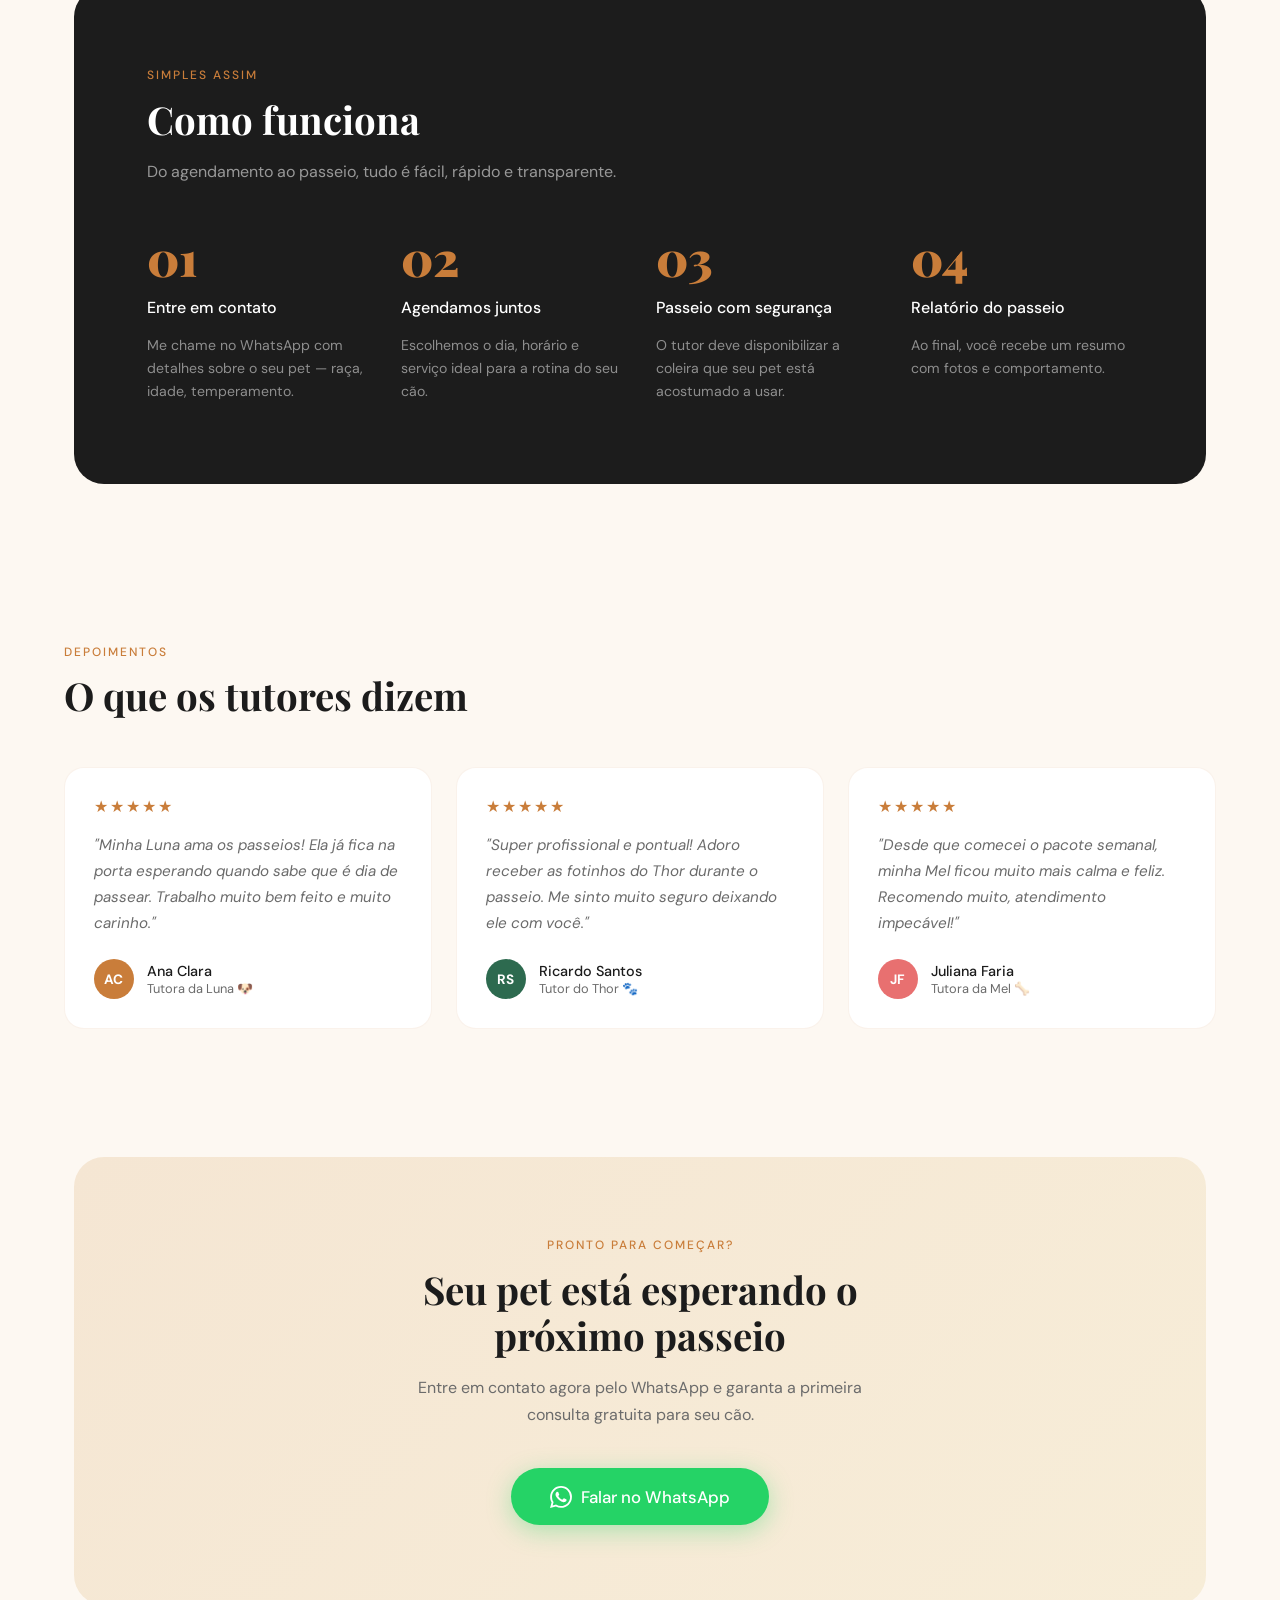
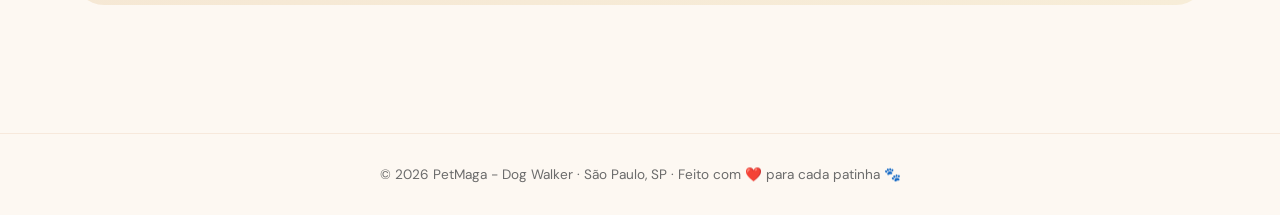
==== commit b31a02c5: "Update footer text for PetMaga Dog Walker" ====
--- a/dogwalker/index.html
+++ b/dogwalker/index.html
@@ -719,7 +719,7 @@
 
 <!-- FOOTER -->
 <footer>
-  <p>© 2026 PetMaga Dog Walker · São Paulo, SP · Feito com ❤️ para cada patinha</p>
+  <p>© 2026 PetMaga - Dog Walker · São Paulo, SP · Feito com ❤️ para cada patinha 🐾</p>
 </footer>
 
 </body>
